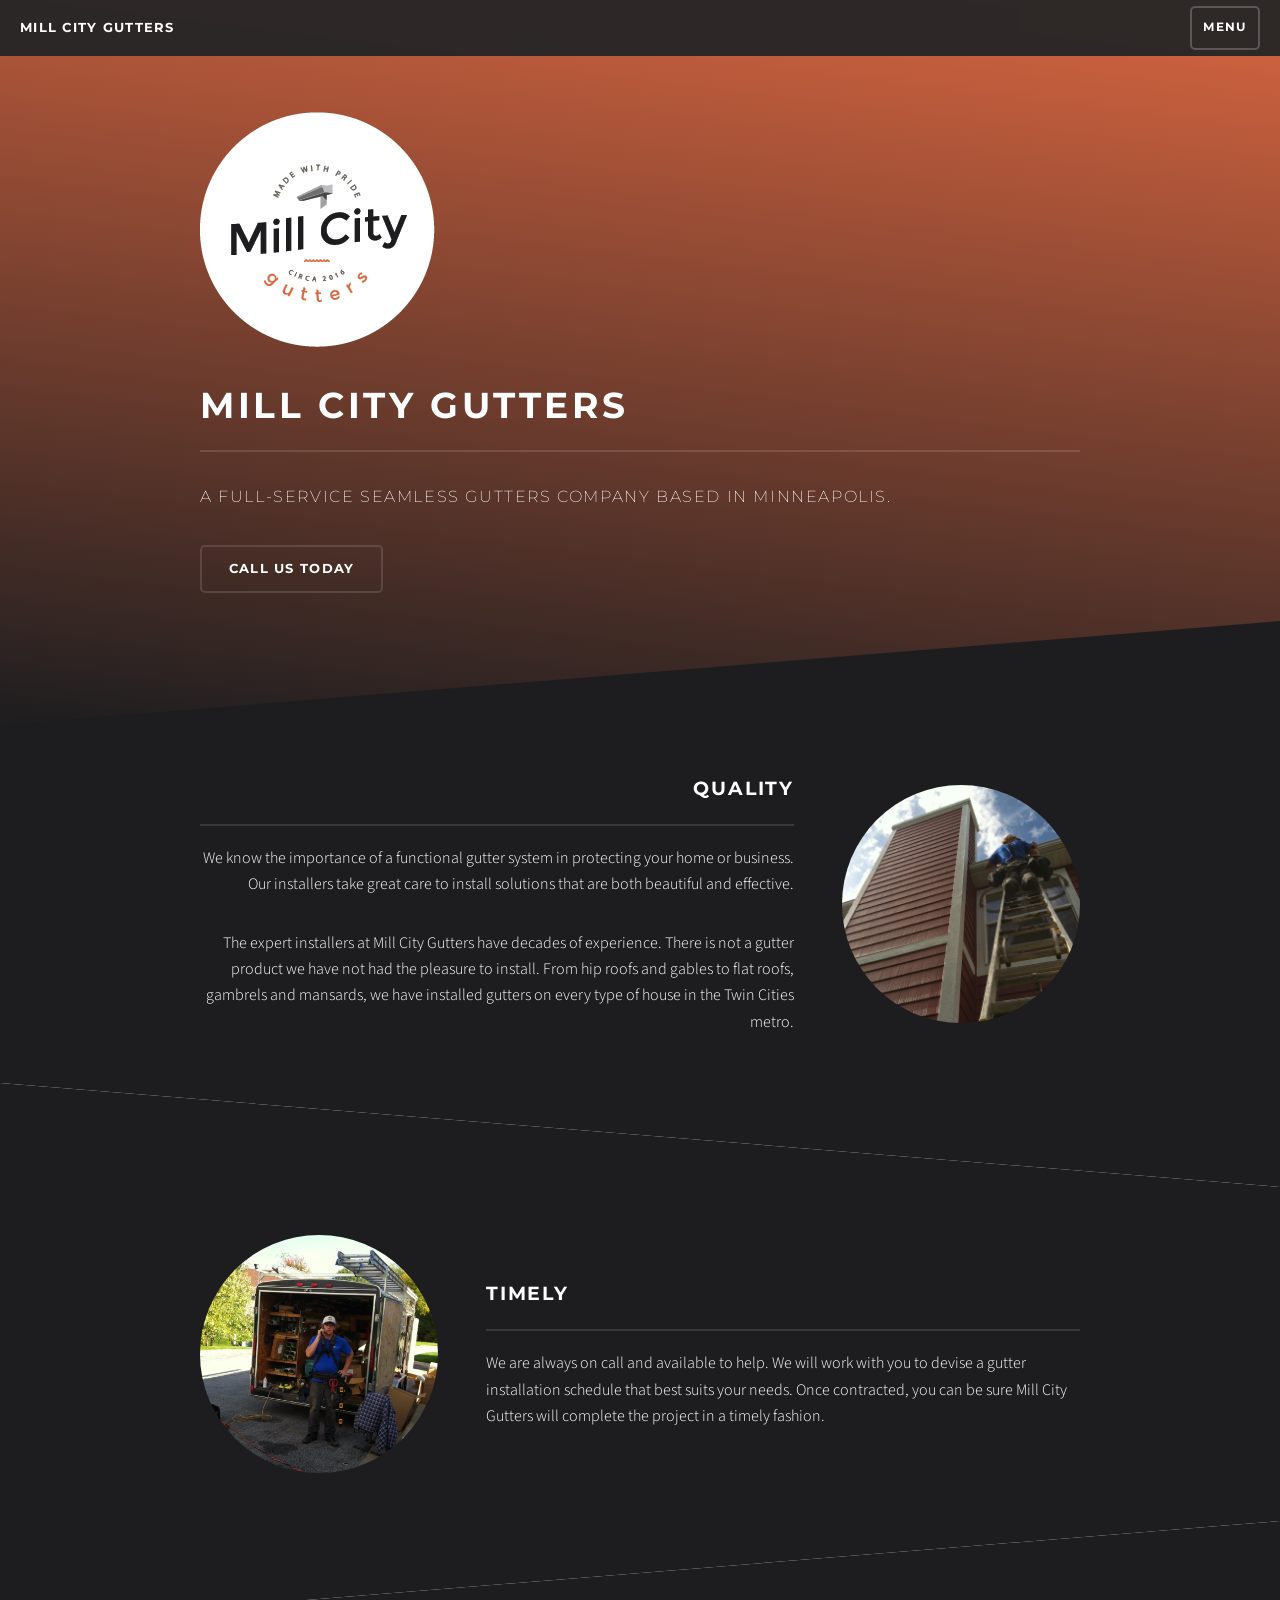
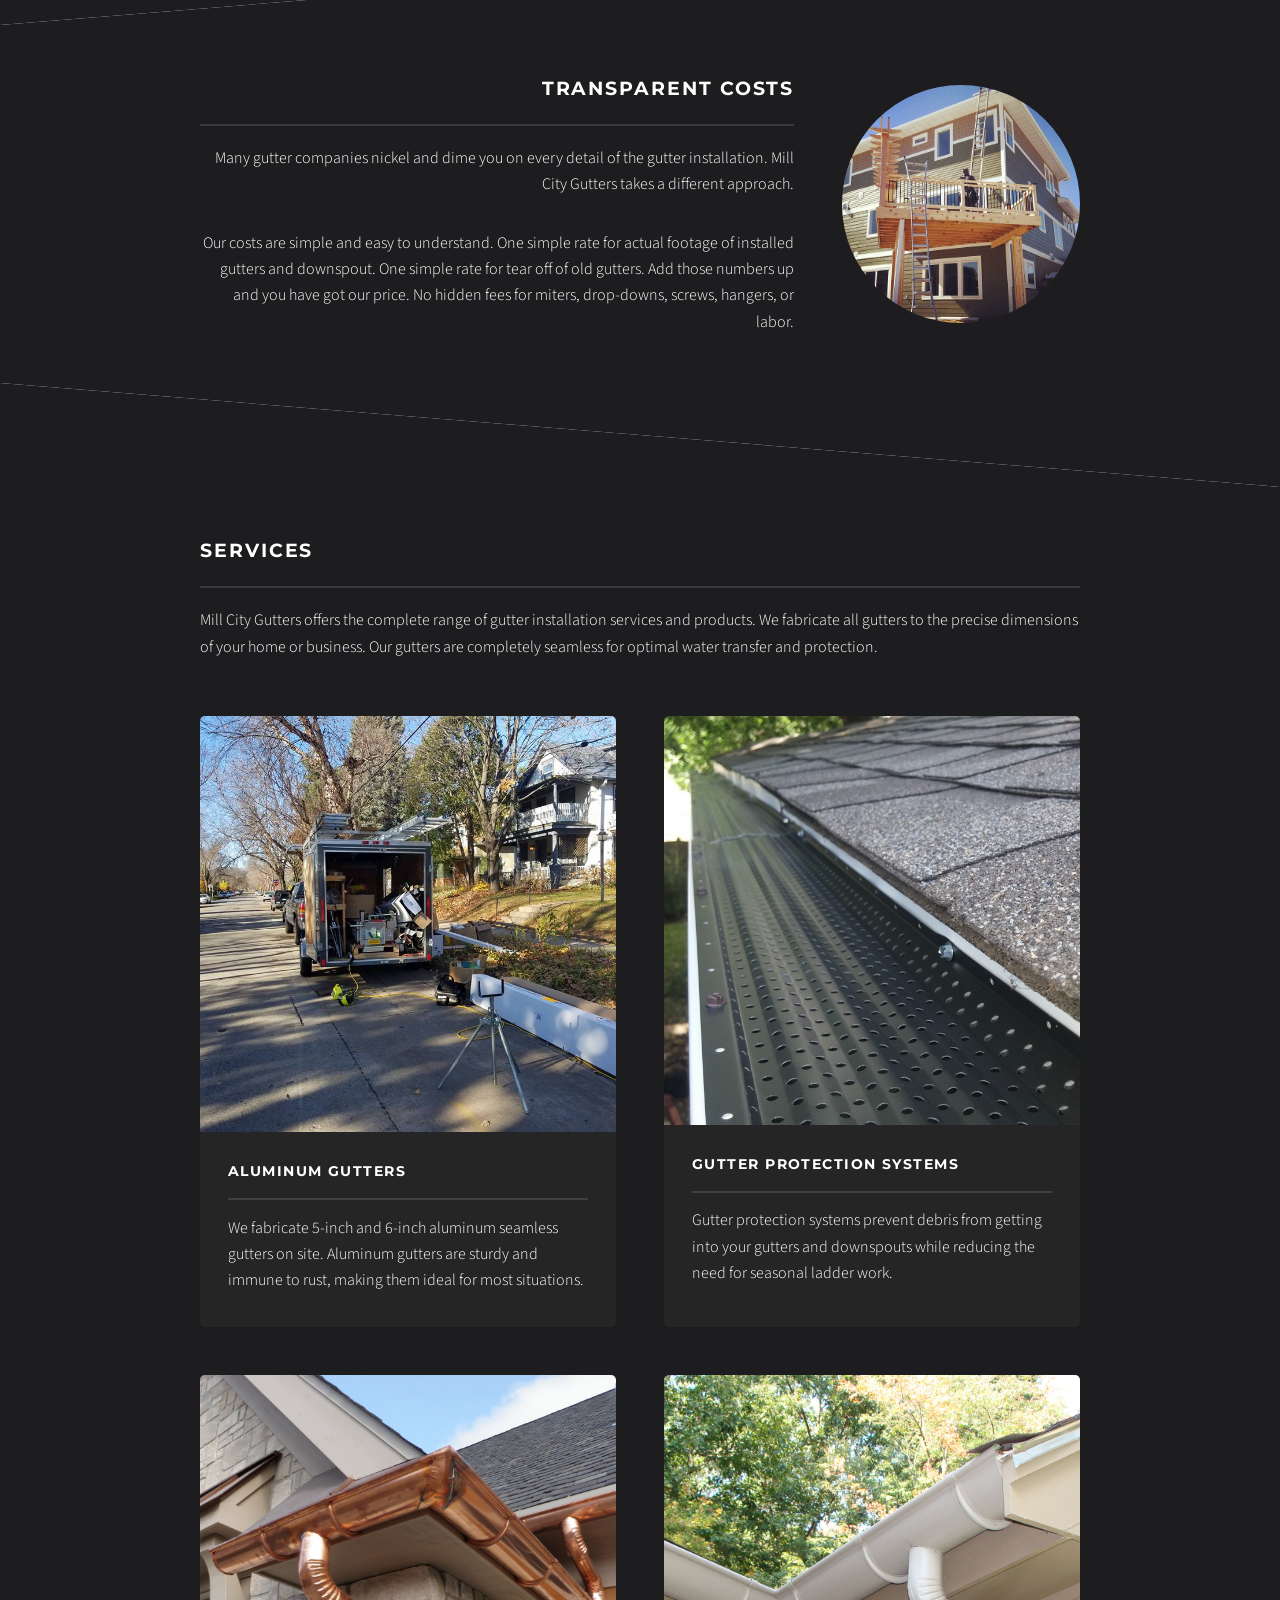
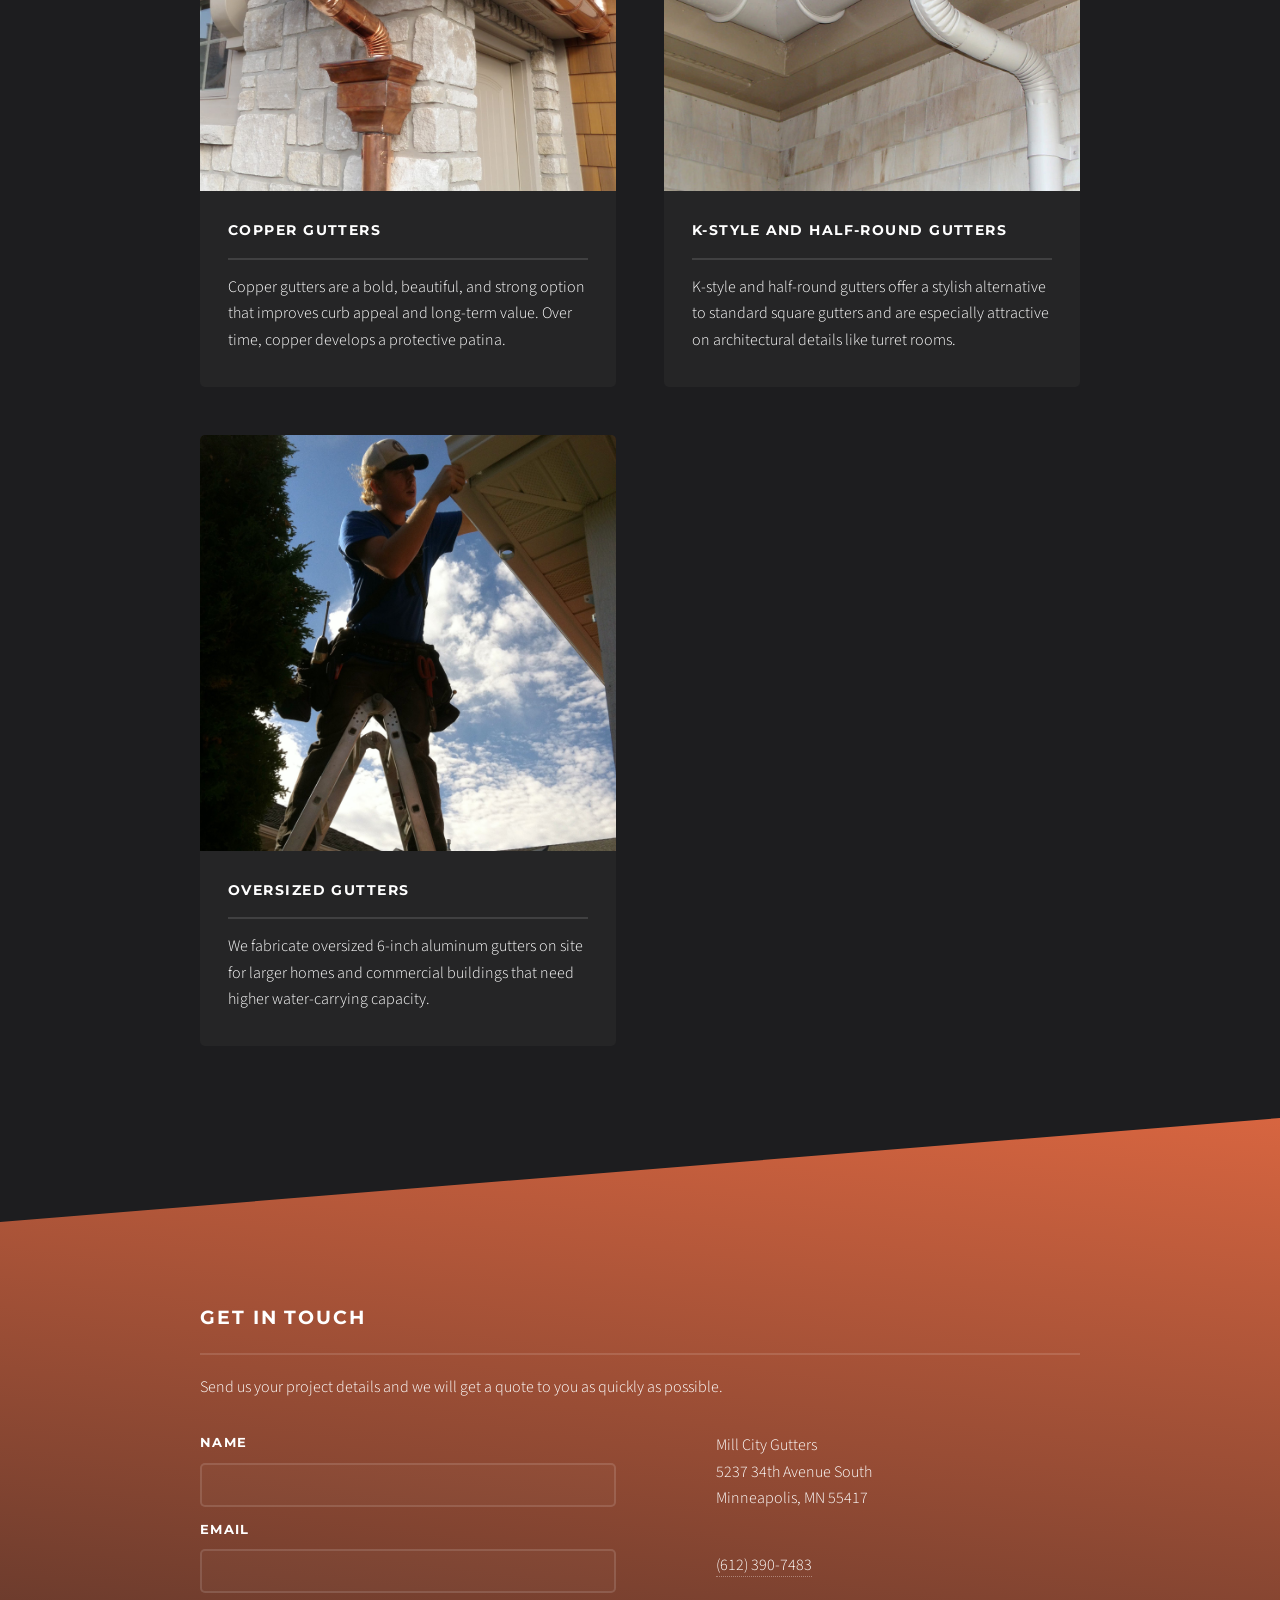
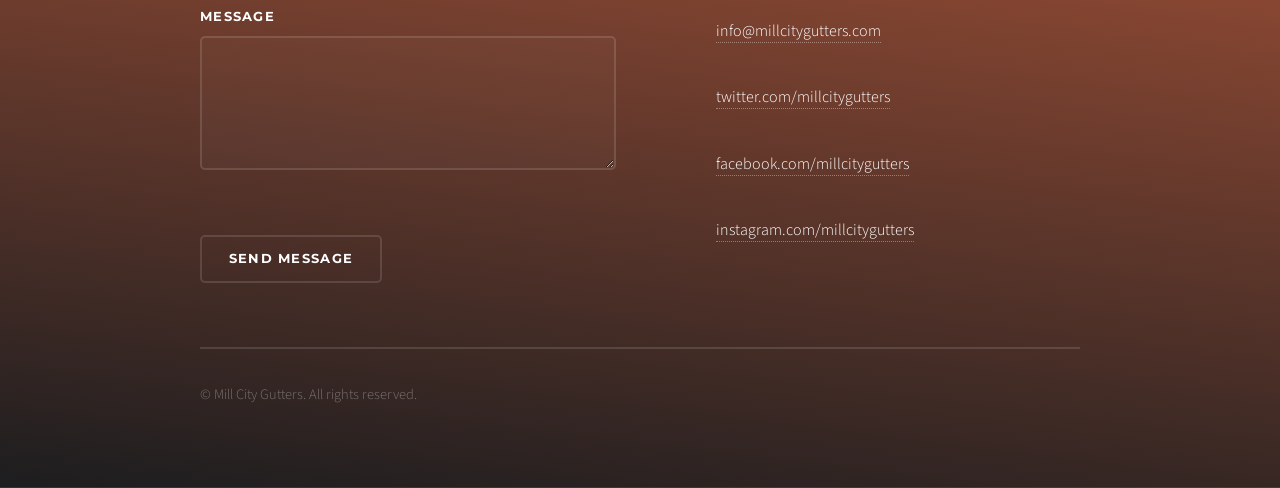
==== index.html @ 1802275e "Set up static site with working contact form on Pages Functions" ====
<!DOCTYPE html>
<html lang="en">
  <head>
    <title>Mill City Gutters | Seamless Gutters in Minneapolis</title>
    <meta charset="utf-8" />
    <meta name="viewport" content="width=device-width, initial-scale=1" />
    <meta name="google-site-verification" content="fxA0K9OPWytKDBMOpqpa9y5puFP5q3r0c87Qnss6yac" />
    <meta
      name="description"
      content="Mill City Gutters provides seamless gutter installation, gutter protection, and custom gutter solutions in Minneapolis and the Twin Cities."
    />
    <link rel="stylesheet" href="/css/main.css" />
    <link rel="stylesheet" href="/css/overrides.css" />
  </head>
  <body>
    <div id="page-wrapper">
      <header id="header">
        <h1><a href="/">Mill City Gutters</a></h1>
        <button id="menu-toggle" aria-expanded="false" aria-controls="menu" type="button">Menu</button>
      </header>

      <nav id="menu" aria-hidden="true">
        <div class="inner">
          <h2>Menu</h2>
          <ul class="links">
            <li><a href="#about">About Us</a></li>
            <li><a href="#services">Services</a></li>
            <li><a href="#footer">Contact</a></li>
          </ul>
          <button id="menu-close" class="close" type="button">Close</button>
        </div>
      </nav>

      <section id="banner">
        <div class="inner">
          <div class="logo"><img src="/img/logo@2x.png" alt="Mill City Gutters" /></div>
          <h2>Mill City Gutters</h2>
          <p>A full-service seamless gutters company based in Minneapolis.</p>
          <a href="tel:6123907483" class="button">Call Us Today</a>
        </div>
      </section>

      <section id="about">
        <section id="quality" class="wrapper spotlight">
          <div class="inner">
            <img class="image" src="/img/quality.jpg" alt="Quality Installation" />
            <div class="content">
              <h2 class="major">Quality</h2>
              <p>
                We know the importance of a functional gutter system in protecting your home or business. Our installers
                take great care to install solutions that are both beautiful and effective.
              </p>
              <p>
                The expert installers at Mill City Gutters have decades of experience. There is not a gutter product we
                have not had the pleasure to install. From hip roofs and gables to flat roofs, gambrels and mansards, we
                have installed gutters on every type of house in the Twin Cities metro.
              </p>
            </div>
          </div>
        </section>

        <section id="timely" class="wrapper spotlight alt">
          <div class="inner">
            <img class="image" src="/img/timely.jpg" alt="Timely Service" />
            <div class="content">
              <h2 class="major">Timely</h2>
              <p>
                We are always on call and available to help. We will work with you to devise a gutter installation schedule
                that best suits your needs. Once contracted, you can be sure Mill City Gutters will complete the project in
                a timely fashion.
              </p>
            </div>
          </div>
        </section>

        <section id="costs" class="wrapper spotlight">
          <div class="inner">
            <img class="image" src="/img/costs.jpg" alt="Transparent Costs" />
            <div class="content">
              <h2 class="major">Transparent Costs</h2>
              <p>
                Many gutter companies nickel and dime you on every detail of the gutter installation. Mill City Gutters
                takes a different approach.
              </p>
              <p>
                Our costs are simple and easy to understand. One simple rate for actual footage of installed gutters and
                downspout. One simple rate for tear off of old gutters. Add those numbers up and you have got our price. No
                hidden fees for miters, drop-downs, screws, hangers, or labor.
              </p>
            </div>
          </div>
        </section>

        <section id="services" class="wrapper alt">
          <div class="inner">
            <h2 class="major">Services</h2>
            <p>
              Mill City Gutters offers the complete range of gutter installation services and products. We fabricate all
              gutters to the precise dimensions of your home or business. Our gutters are completely seamless for optimal
              water transfer and protection.
            </p>
            <section class="features">
              <article>
                <img class="image" src="/img/aluminum.jpg" alt="Aluminum Gutters" />
                <h3 class="major">Aluminum Gutters</h3>
                <p>
                  We fabricate 5-inch and 6-inch aluminum seamless gutters on site. Aluminum gutters are sturdy and immune
                  to rust, making them ideal for most situations.
                </p>
              </article>
              <article>
                <img class="image" src="/img/leafprotection.jpg" alt="Gutter Protection" />
                <h3 class="major">Gutter Protection Systems</h3>
                <p>
                  Gutter protection systems prevent debris from getting into your gutters and downspouts while reducing the
                  need for seasonal ladder work.
                </p>
              </article>
              <article>
                <img class="image" src="/img/copper.jpg" alt="Copper Gutters" />
                <h3 class="major">Copper Gutters</h3>
                <p>
                  Copper gutters are a bold, beautiful, and strong option that improves curb appeal and long-term value.
                  Over time, copper develops a protective patina.
                </p>
              </article>
              <article>
                <img class="image" src="/img/halfround.jpg" alt="Half-Round Gutters" />
                <h3 class="major">K-Style and Half-Round Gutters</h3>
                <p>
                  K-style and half-round gutters offer a stylish alternative to standard square gutters and are especially
                  attractive on architectural details like turret rooms.
                </p>
              </article>
              <article>
                <img class="image" src="/img/oversized.jpg" alt="Oversized Gutters" />
                <h3 class="major">Oversized Gutters</h3>
                <p>
                  We fabricate oversized 6-inch aluminum gutters on site for larger homes and commercial buildings that need
                  higher water-carrying capacity.
                </p>
              </article>
            </section>
          </div>
        </section>
      </section>

      <section id="footer">
        <div class="inner">
          <h2 class="major">Get in Touch</h2>
          <p>
            Send us your project details and we will get a quote to you as quickly as possible.
          </p>
          <form id="emailForm" novalidate>
            <div class="field">
              <label for="name">Name</label>
              <input type="text" name="name" id="name" required />
            </div>
            <div class="field">
              <label for="email">Email</label>
              <input type="email" name="email" id="email" required />
            </div>
            <div class="field">
              <label for="message">Message</label>
              <textarea name="message" id="message" rows="4" required></textarea>
            </div>
            <p id="form-status" class="form-status" aria-live="polite"></p>
            <ul class="actions">
              <li><button type="submit" class="formButton">Send Message</button></li>
            </ul>
          </form>
          <ul class="contact">
            <li>
              Mill City Gutters<br />
              5237 34th Avenue South<br />
              Minneapolis, MN 55417
            </li>
            <li><a href="tel:6123907483">(612) 390-7483</a></li>
            <li><a href="mailto:info@millcitygutters.com">info@millcitygutters.com</a></li>
            <li><a href="https://www.twitter.com/millcitygutters">twitter.com/millcitygutters</a></li>
            <li><a href="https://www.facebook.com/millcitygutters">facebook.com/millcitygutters</a></li>
            <li><a href="https://www.instagram.com/millcitygutters">instagram.com/millcitygutters</a></li>
          </ul>
          <ul class="copyright">
            <li>&copy; Mill City Gutters. All rights reserved.</li>
          </ul>
        </div>
      </section>
    </div>

    <script src="/js/main.js"></script>
  </body>
</html>
---- css/main.css ----
@import url(font-awesome.css);
@import url("https://fonts.googleapis.com/css?family=Montserrat:400,700|Source+Sans+Pro:300,600,300italic,600italic");
/*
	Solid State by HTML5 UP
	html5up.net | @ajlkn
	Free for personal and commercial use under the CCA 3.0 license (html5up.net/license)
*/
/* Reset */
html, body, div, span, applet, object, iframe, h1, h2, h3, h4, h5, h6, p, blockquote, pre, a, abbr, acronym, address, big, cite, code, del, dfn, em, img, ins, kbd, q, s, samp, small, strike, strong, sub, sup, tt, var, b, u, i, center, dl, dt, dd, ol, ul, li, fieldset, form, label, legend, table, caption, tbody, tfoot, thead, tr, th, td, article, aside, canvas, details, embed, figure, figcaption, footer, header, hgroup, menu, nav, output, ruby, section, summary, time, mark, audio, video {
  margin: 0;
  padding: 0;
  border: 0;
  font-size: 100%;
  font: inherit;
  vertical-align: baseline; }

article, aside, details, figcaption, figure, footer, header, hgroup, menu, nav, section {
  display: block; }

body {
  line-height: 1; }

ol, ul {
  list-style: none; }

blockquote, q {
  quotes: none; }

blockquote:before, blockquote:after, q:before, q:after {
  content: '';
  content: none; }

table {
  border-collapse: collapse;
  border-spacing: 0; }

body {
  -webkit-text-size-adjust: none; }

/* Box Model */
*, *:before, *:after {
  box-sizing: border-box; }

/* Grid */
.row {
  border-bottom: solid 1px transparent;
  box-sizing: border-box; }

.row > * {
  float: left;
  box-sizing: border-box; }

.row:after, .row:before {
  content: '';
  display: block;
  clear: both;
  height: 0; }

.row.uniform > * > :first-child {
  margin-top: 0; }

.row.uniform > * > :last-child {
  margin-bottom: 0; }

.row.\30 \25 > * {
  padding: 0 0 0 0em; }

.row.\30 \25
{
  margin: 0 0 -1px 0em; }

.row.uniform.\30 \25 > * {
  padding: 0em 0 0 0em; }

.row.uniform.\30 \25
{
  margin: 0em 0 -1px 0em; }

.row > * {
  padding: 0 0 0 1.75em; }

.row {
  margin: 0 0 -1px -1.75em; }

.row.uniform > * {
  padding: 1.75em 0 0 1.75em; }

.row.uniform {
  margin: -1.75em 0 -1px -1.75em; }

.row.\32 00\25 > * {
  padding: 0 0 0 3.5em; }

.row.\32 00\25
{
  margin: 0 0 -1px -3.5em; }

.row.uniform.\32 00\25 > * {
  padding: 3.5em 0 0 3.5em; }

.row.uniform.\32 00\25
{
  margin: -3.5em 0 -1px -3.5em; }

.row.\31 50\25 > * {
  padding: 0 0 0 2.625em; }

.row.\31 50\25
{
  margin: 0 0 -1px -2.625em; }

.row.uniform.\31 50\25 > * {
  padding: 2.625em 0 0 2.625em; }

.row.uniform.\31 50\25
{
  margin: -2.625em 0 -1px -2.625em; }

.row.\35 0\25 > * {
  padding: 0 0 0 0.875em; }

.row.\35 0\25
{
  margin: 0 0 -1px -0.875em; }

.row.uniform.\35 0\25 > * {
  padding: 0.875em 0 0 0.875em; }

.row.uniform.\35 0\25
{
  margin: -0.875em 0 -1px -0.875em; }

.row.\32 5\25 > * {
  padding: 0 0 0 0.4375em; }

.row.\32 5\25
{
  margin: 0 0 -1px -0.4375em; }

.row.uniform.\32 5\25 > * {
  padding: 0.4375em 0 0 0.4375em; }

.row.uniform.\32 5\25
{
  margin: -0.4375em 0 -1px -0.4375em; }

.\31 2u, .\31 2u\24
{
  width: 100%;
  clear: none;
  margin-left: 0; }

.\31 1u, .\31 1u\24
{
  width: 91.6666666667%;
  clear: none;
  margin-left: 0; }

.\31 0u, .\31 0u\24
{
  width: 83.3333333333%;
  clear: none;
  margin-left: 0; }

.\39 u, .\39 u\24
{
  width: 75%;
  clear: none;
  margin-left: 0; }

.\38 u, .\38 u\24
{
  width: 66.6666666667%;
  clear: none;
  margin-left: 0; }

.\37 u, .\37 u\24
{
  width: 58.3333333333%;
  clear: none;
  margin-left: 0; }

.\36 u, .\36 u\24
{
  width: 50%;
  clear: none;
  margin-left: 0; }

.\35 u, .\35 u\24
{
  width: 41.6666666667%;
  clear: none;
  margin-left: 0; }

.\34 u, .\34 u\24
{
  width: 33.3333333333%;
  clear: none;
  margin-left: 0; }

.\33 u, .\33 u\24
{
  width: 25%;
  clear: none;
  margin-left: 0; }

.\32 u, .\32 u\24
{
  width: 16.6666666667%;
  clear: none;
  margin-left: 0; }

.\31 u, .\31 u\24
{
  width: 8.3333333333%;
  clear: none;
  margin-left: 0; }

.\31 2u\24 + *,
.\31 1u\24 + *,
.\31 0u\24 + *,
.\39 u\24 + *,
.\38 u\24 + *,
.\37 u\24 + *,
.\36 u\24 + *,
.\35 u\24 + *,
.\34 u\24 + *,
.\33 u\24 + *,
.\32 u\24 + *,
.\31 u\24 + * {
  clear: left; }

.\-11u {
  margin-left: 91.6666666667%; }

.\-10u {
  margin-left: 83.3333333333%; }

.\-9u {
  margin-left: 75%; }

.\-8u {
  margin-left: 66.6666666667%; }

.\-7u {
  margin-left: 58.3333333333%; }

.\-6u {
  margin-left: 50%; }

.\-5u {
  margin-left: 41.6666666667%; }

.\-4u {
  margin-left: 33.3333333333%; }

.\-3u {
  margin-left: 25%; }

.\-2u {
  margin-left: 16.6666666667%; }

.\-1u {
  margin-left: 8.3333333333%; }

@media screen and (max-width: 1680px) {
  .row > * {
    padding: 0 0 0 1.75em; }
  .row {
    margin: 0 0 -1px -1.75em; }
  .row.uniform > * {
    padding: 1.75em 0 0 1.75em; }
  .row.uniform {
    margin: -1.75em 0 -1px -1.75em; }
  .row.\32 00\25 > * {
    padding: 0 0 0 3.5em; }
  .row.\32 00\25
{
    margin: 0 0 -1px -3.5em; }
  .row.uniform.\32 00\25 > * {
    padding: 3.5em 0 0 3.5em; }
  .row.uniform.\32 00\25
{
    margin: -3.5em 0 -1px -3.5em; }
  .row.\31 50\25 > * {
    padding: 0 0 0 2.625em; }
  .row.\31 50\25
{
    margin: 0 0 -1px -2.625em; }
  .row.uniform.\31 50\25 > * {
    padding: 2.625em 0 0 2.625em; }
  .row.uniform.\31 50\25
{
    margin: -2.625em 0 -1px -2.625em; }
  .row.\35 0\25 > * {
    padding: 0 0 0 0.875em; }
  .row.\35 0\25
{
    margin: 0 0 -1px -0.875em; }
  .row.uniform.\35 0\25 > * {
    padding: 0.875em 0 0 0.875em; }
  .row.uniform.\35 0\25
{
    margin: -0.875em 0 -1px -0.875em; }
  .row.\32 5\25 > * {
    padding: 0 0 0 0.4375em; }
  .row.\32 5\25
{
    margin: 0 0 -1px -0.4375em; }
  .row.uniform.\32 5\25 > * {
    padding: 0.4375em 0 0 0.4375em; }
  .row.uniform.\32 5\25
{
    margin: -0.4375em 0 -1px -0.4375em; }
  .\31 2u\28xlarge\29, .\31 2u\24\28xlarge\29
{
    width: 100%;
    clear: none;
    margin-left: 0; }
  .\31 1u\28xlarge\29, .\31 1u\24\28xlarge\29
{
    width: 91.6666666667%;
    clear: none;
    margin-left: 0; }
  .\31 0u\28xlarge\29, .\31 0u\24\28xlarge\29
{
    width: 83.3333333333%;
    clear: none;
    margin-left: 0; }
  .\39 u\28xlarge\29, .\39 u\24\28xlarge\29
{
    width: 75%;
    clear: none;
    margin-left: 0; }
  .\38 u\28xlarge\29, .\38 u\24\28xlarge\29
{
    width: 66.6666666667%;
    clear: none;
    margin-left: 0; }
  .\37 u\28xlarge\29, .\37 u\24\28xlarge\29
{
    width: 58.3333333333%;
    clear: none;
    margin-left: 0; }
  .\36 u\28xlarge\29, .\36 u\24\28xlarge\29
{
    width: 50%;
    clear: none;
    margin-left: 0; }
  .\35 u\28xlarge\29, .\35 u\24\28xlarge\29
{
    width: 41.6666666667%;
    clear: none;
    margin-left: 0; }
  .\34 u\28xlarge\29, .\34 u\24\28xlarge\29
{
    width: 33.3333333333%;
    clear: none;
    margin-left: 0; }
  .\33 u\28xlarge\29, .\33 u\24\28xlarge\29
{
    width: 25%;
    clear: none;
    margin-left: 0; }
  .\32 u\28xlarge\29, .\32 u\24\28xlarge\29
{
    width: 16.6666666667%;
    clear: none;
    margin-left: 0; }
  .\31 u\28xlarge\29, .\31 u\24\28xlarge\29
{
    width: 8.3333333333%;
    clear: none;
    margin-left: 0; }
  .\31 2u\24\28xlarge\29 + *,
  .\31 1u\24\28xlarge\29 + *,
  .\31 0u\24\28xlarge\29 + *,
  .\39 u\24\28xlarge\29 + *,
  .\38 u\24\28xlarge\29 + *,
  .\37 u\24\28xlarge\29 + *,
  .\36 u\24\28xlarge\29 + *,
  .\35 u\24\28xlarge\29 + *,
  .\34 u\24\28xlarge\29 + *,
  .\33 u\24\28xlarge\29 + *,
  .\32 u\24\28xlarge\29 + *,
  .\31 u\24\28xlarge\29 + * {
    clear: left; }
  .\-11u\28xlarge\29
{
    margin-left: 91.6666666667%; }
  .\-10u\28xlarge\29
{
    margin-left: 83.3333333333%; }
  .\-9u\28xlarge\29
{
    margin-left: 75%; }
  .\-8u\28xlarge\29
{
    margin-left: 66.6666666667%; }
  .\-7u\28xlarge\29
{
    margin-left: 58.3333333333%; }
  .\-6u\28xlarge\29
{
    margin-left: 50%; }
  .\-5u\28xlarge\29
{
    margin-left: 41.6666666667%; }
  .\-4u\28xlarge\29
{
    margin-left: 33.3333333333%; }
  .\-3u\28xlarge\29
{
    margin-left: 25%; }
  .\-2u\28xlarge\29
{
    margin-left: 16.6666666667%; }
  .\-1u\28xlarge\29
{
    margin-left: 8.3333333333%; } }

@media screen and (max-width: 1280px) {
  .row > * {
    padding: 0 0 0 1.75em; }
  .row {
    margin: 0 0 -1px -1.75em; }
  .row.uniform > * {
    padding: 1.75em 0 0 1.75em; }
  .row.uniform {
    margin: -1.75em 0 -1px -1.75em; }
  .row.\32 00\25 > * {
    padding: 0 0 0 3.5em; }
  .row.\32 00\25
{
    margin: 0 0 -1px -3.5em; }
  .row.uniform.\32 00\25 > * {
    padding: 3.5em 0 0 3.5em; }
  .row.uniform.\32 00\25
{
    margin: -3.5em 0 -1px -3.5em; }
  .row.\31 50\25 > * {
    padding: 0 0 0 2.625em; }
  .row.\31 50\25
{
    margin: 0 0 -1px -2.625em; }
  .row.uniform.\31 50\25 > * {
    padding: 2.625em 0 0 2.625em; }
  .row.uniform.\31 50\25
{
    margin: -2.625em 0 -1px -2.625em; }
  .row.\35 0\25 > * {
    padding: 0 0 0 0.875em; }
  .row.\35 0\25
{
    margin: 0 0 -1px -0.875em; }
  .row.uniform.\35 0\25 > * {
    padding: 0.875em 0 0 0.875em; }
  .row.uniform.\35 0\25
{
    margin: -0.875em 0 -1px -0.875em; }
  .row.\32 5\25 > * {
    padding: 0 0 0 0.4375em; }
  .row.\32 5\25
{
    margin: 0 0 -1px -0.4375em; }
  .row.uniform.\32 5\25 > * {
    padding: 0.4375em 0 0 0.4375em; }
  .row.uniform.\32 5\25
{
    margin: -0.4375em 0 -1px -0.4375em; }
  .\31 2u\28large\29, .\31 2u\24\28large\29
{
    width: 100%;
    clear: none;
    margin-left: 0; }
  .\31 1u\28large\29, .\31 1u\24\28large\29
{
    width: 91.6666666667%;
    clear: none;
    margin-left: 0; }
  .\31 0u\28large\29, .\31 0u\24\28large\29
{
    width: 83.3333333333%;
    clear: none;
    margin-left: 0; }
  .\39 u\28large\29, .\39 u\24\28large\29
{
    width: 75%;
    clear: none;
    margin-left: 0; }
  .\38 u\28large\29, .\38 u\24\28large\29
{
    width: 66.6666666667%;
    clear: none;
    margin-left: 0; }
  .\37 u\28large\29, .\37 u\24\28large\29
{
    width: 58.3333333333%;
    clear: none;
    margin-left: 0; }
  .\36 u\28large\29, .\36 u\24\28large\29
{
    width: 50%;
    clear: none;
    margin-left: 0; }
  .\35 u\28large\29, .\35 u\24\28large\29
{
    width: 41.6666666667%;
    clear: none;
    margin-left: 0; }
  .\34 u\28large\29, .\34 u\24\28large\29
{
    width: 33.3333333333%;
    clear: none;
    margin-left: 0; }
  .\33 u\28large\29, .\33 u\24\28large\29
{
    width: 25%;
    clear: none;
    margin-left: 0; }
  .\32 u\28large\29, .\32 u\24\28large\29
{
    width: 16.6666666667%;
    clear: none;
    margin-left: 0; }
  .\31 u\28large\29, .\31 u\24\28large\29
{
    width: 8.3333333333%;
    clear: none;
    margin-left: 0; }
  .\31 2u\24\28large\29 + *,
  .\31 1u\24\28large\29 + *,
  .\31 0u\24\28large\29 + *,
  .\39 u\24\28large\29 + *,
  .\38 u\24\28large\29 + *,
  .\37 u\24\28large\29 + *,
  .\36 u\24\28large\29 + *,
  .\35 u\24\28large\29 + *,
  .\34 u\24\28large\29 + *,
  .\33 u\24\28large\29 + *,
  .\32 u\24\28large\29 + *,
  .\31 u\24\28large\29 + * {
    clear: left; }
  .\-11u\28large\29
{
    margin-left: 91.6666666667%; }
  .\-10u\28large\29
{
    margin-left: 83.3333333333%; }
  .\-9u\28large\29
{
    margin-left: 75%; }
  .\-8u\28large\29
{
    margin-left: 66.6666666667%; }
  .\-7u\28large\29
{
    margin-left: 58.3333333333%; }
  .\-6u\28large\29
{
    margin-left: 50%; }
  .\-5u\28large\29
{
    margin-left: 41.6666666667%; }
  .\-4u\28large\29
{
    margin-left: 33.3333333333%; }
  .\-3u\28large\29
{
    margin-left: 25%; }
  .\-2u\28large\29
{
    margin-left: 16.6666666667%; }
  .\-1u\28large\29
{
    margin-left: 8.3333333333%; } }

@media screen and (max-width: 980px) {
  .row > * {
    padding: 0 0 0 1.75em; }
  .row {
    margin: 0 0 -1px -1.75em; }
  .row.uniform > * {
    padding: 1.75em 0 0 1.75em; }
  .row.uniform {
    margin: -1.75em 0 -1px -1.75em; }
  .row.\32 00\25 > * {
    padding: 0 0 0 3.5em; }
  .row.\32 00\25
{
    margin: 0 0 -1px -3.5em; }
  .row.uniform.\32 00\25 > * {
    padding: 3.5em 0 0 3.5em; }
  .row.uniform.\32 00\25
{
    margin: -3.5em 0 -1px -3.5em; }
  .row.\31 50\25 > * {
    padding: 0 0 0 2.625em; }
  .row.\31 50\25
{
    margin: 0 0 -1px -2.625em; }
  .row.uniform.\31 50\25 > * {
    padding: 2.625em 0 0 2.625em; }
  .row.uniform.\31 50\25
{
    margin: -2.625em 0 -1px -2.625em; }
  .row.\35 0\25 > * {
    padding: 0 0 0 0.875em; }
  .row.\35 0\25
{
    margin: 0 0 -1px -0.875em; }
  .row.uniform.\35 0\25 > * {
    padding: 0.875em 0 0 0.875em; }
  .row.uniform.\35 0\25
{
    margin: -0.875em 0 -1px -0.875em; }
  .row.\32 5\25 > * {
    padding: 0 0 0 0.4375em; }
  .row.\32 5\25
{
    margin: 0 0 -1px -0.4375em; }
  .row.uniform.\32 5\25 > * {
    padding: 0.4375em 0 0 0.4375em; }
  .row.uniform.\32 5\25
{
    margin: -0.4375em 0 -1px -0.4375em; }
  .\31 2u\28medium\29, .\31 2u\24\28medium\29
{
    width: 100%;
    clear: none;
    margin-left: 0; }
  .\31 1u\28medium\29, .\31 1u\24\28medium\29
{
    width: 91.6666666667%;
    clear: none;
    margin-left: 0; }
  .\31 0u\28medium\29, .\31 0u\24\28medium\29
{
    width: 83.3333333333%;
    clear: none;
    margin-left: 0; }
  .\39 u\28medium\29, .\39 u\24\28medium\29
{
    width: 75%;
    clear: none;
    margin-left: 0; }
  .\38 u\28medium\29, .\38 u\24\28medium\29
{
    width: 66.6666666667%;
    clear: none;
    margin-left: 0; }
  .\37 u\28medium\29, .\37 u\24\28medium\29
{
    width: 58.3333333333%;
    clear: none;
    margin-left: 0; }
  .\36 u\28medium\29, .\36 u\24\28medium\29
{
    width: 50%;
    clear: none;
    margin-left: 0; }
  .\35 u\28medium\29, .\35 u\24\28medium\29
{
    width: 41.6666666667%;
    clear: none;
    margin-left: 0; }
  .\34 u\28medium\29, .\34 u\24\28medium\29
{
    width: 33.3333333333%;
    clear: none;
    margin-left: 0; }
  .\33 u\28medium\29, .\33 u\24\28medium\29
{
    width: 25%;
    clear: none;
    margin-left: 0; }
  .\32 u\28medium\29, .\32 u\24\28medium\29
{
    width: 16.6666666667%;
    clear: none;
    margin-left: 0; }
  .\31 u\28medium\29, .\31 u\24\28medium\29
{
    width: 8.3333333333%;
    clear: none;
    margin-left: 0; }
  .\31 2u\24\28medium\29 + *,
  .\31 1u\24\28medium\29 + *,
  .\31 0u\24\28medium\29 + *,
  .\39 u\24\28medium\29 + *,
  .\38 u\24\28medium\29 + *,
  .\37 u\24\28medium\29 + *,
  .\36 u\24\28medium\29 + *,
  .\35 u\24\28medium\29 + *,
  .\34 u\24\28medium\29 + *,
  .\33 u\24\28medium\29 + *,
  .\32 u\24\28medium\29 + *,
  .\31 u\24\28medium\29 + * {
    clear: left; }
  .\-11u\28medium\29
{
    margin-left: 91.6666666667%; }
  .\-10u\28medium\29
{
    margin-left: 83.3333333333%; }
  .\-9u\28medium\29
{
    margin-left: 75%; }
  .\-8u\28medium\29
{
    margin-left: 66.6666666667%; }
  .\-7u\28medium\29
{
    margin-left: 58.3333333333%; }
  .\-6u\28medium\29
{
    margin-left: 50%; }
  .\-5u\28medium\29
{
    margin-left: 41.6666666667%; }
  .\-4u\28medium\29
{
    margin-left: 33.3333333333%; }
  .\-3u\28medium\29
{
    margin-left: 25%; }
  .\-2u\28medium\29
{
    margin-left: 16.6666666667%; }
  .\-1u\28medium\29
{
    margin-left: 8.3333333333%; } }

@media screen and (max-width: 736px) {
  .row > * {
    padding: 0 0 0 1.25em; }
  .row {
    margin: 0 0 -1px -1.25em; }
  .row.uniform > * {
    padding: 1.25em 0 0 1.25em; }
  .row.uniform {
    margin: -1.25em 0 -1px -1.25em; }
  .row.\32 00\25 > * {
    padding: 0 0 0 2.5em; }
  .row.\32 00\25
{
    margin: 0 0 -1px -2.5em; }
  .row.uniform.\32 00\25 > * {
    padding: 2.5em 0 0 2.5em; }
  .row.uniform.\32 00\25
{
    margin: -2.5em 0 -1px -2.5em; }
  .row.\31 50\25 > * {
    padding: 0 0 0 1.875em; }
  .row.\31 50\25
{
    margin: 0 0 -1px -1.875em; }
  .row.uniform.\31 50\25 > * {
    padding: 1.875em 0 0 1.875em; }
  .row.uniform.\31 50\25
{
    margin: -1.875em 0 -1px -1.875em; }
  .row.\35 0\25 > * {
    padding: 0 0 0 0.625em; }
  .row.\35 0\25
{
    margin: 0 0 -1px -0.625em; }
  .row.uniform.\35 0\25 > * {
    padding: 0.625em 0 0 0.625em; }
  .row.uniform.\35 0\25
{
    margin: -0.625em 0 -1px -0.625em; }
  .row.\32 5\25 > * {
    padding: 0 0 0 0.3125em; }
  .row.\32 5\25
{
    margin: 0 0 -1px -0.3125em; }
  .row.uniform.\32 5\25 > * {
    padding: 0.3125em 0 0 0.3125em; }
  .row.uniform.\32 5\25
{
    margin: -0.3125em 0 -1px -0.3125em; }
  .\31 2u\28small\29, .\31 2u\24\28small\29
{
    width: 100%;
    clear: none;
    margin-left: 0; }
  .\31 1u\28small\29, .\31 1u\24\28small\29
{
    width: 91.6666666667%;
    clear: none;
    margin-left: 0; }
  .\31 0u\28small\29, .\31 0u\24\28small\29
{
    width: 83.3333333333%;
    clear: none;
    margin-left: 0; }
  .\39 u\28small\29, .\39 u\24\28small\29
{
    width: 75%;
    clear: none;
    margin-left: 0; }
  .\38 u\28small\29, .\38 u\24\28small\29
{
    width: 66.6666666667%;
    clear: none;
    margin-left: 0; }
  .\37 u\28small\29, .\37 u\24\28small\29
{
    width: 58.3333333333%;
    clear: none;
    margin-left: 0; }
  .\36 u\28small\29, .\36 u\24\28small\29
{
    width: 50%;
    clear: none;
    margin-left: 0; }
  .\35 u\28small\29, .\35 u\24\28small\29
{
    width: 41.6666666667%;
    clear: none;
    margin-left: 0; }
  .\34 u\28small\29, .\34 u\24\28small\29
{
    width: 33.3333333333%;
    clear: none;
    margin-left: 0; }
  .\33 u\28small\29, .\33 u\24\28small\29
{
    width: 25%;
    clear: none;
    margin-left: 0; }
  .\32 u\28small\29, .\32 u\24\28small\29
{
    width: 16.6666666667%;
    clear: none;
    margin-left: 0; }
  .\31 u\28small\29, .\31 u\24\28small\29
{
    width: 8.3333333333%;
    clear: none;
    margin-left: 0; }
  .\31 2u\24\28small\29 + *,
  .\31 1u\24\28small\29 + *,
  .\31 0u\24\28small\29 + *,
  .\39 u\24\28small\29 + *,
  .\38 u\24\28small\29 + *,
  .\37 u\24\28small\29 + *,
  .\36 u\24\28small\29 + *,
  .\35 u\24\28small\29 + *,
  .\34 u\24\28small\29 + *,
  .\33 u\24\28small\29 + *,
  .\32 u\24\28small\29 + *,
  .\31 u\24\28small\29 + * {
    clear: left; }
  .\-11u\28small\29
{
    margin-left: 91.6666666667%; }
  .\-10u\28small\29
{
    margin-left: 83.3333333333%; }
  .\-9u\28small\29
{
    margin-left: 75%; }
  .\-8u\28small\29
{
    margin-left: 66.6666666667%; }
  .\-7u\28small\29
{
    margin-left: 58.3333333333%; }
  .\-6u\28small\29
{
    margin-left: 50%; }
  .\-5u\28small\29
{
    margin-left: 41.6666666667%; }
  .\-4u\28small\29
{
    margin-left: 33.3333333333%; }
  .\-3u\28small\29
{
    margin-left: 25%; }
  .\-2u\28small\29
{
    margin-left: 16.6666666667%; }
  .\-1u\28small\29
{
    margin-left: 8.3333333333%; } }

@media screen and (max-width: 640px) {
  .row > * {
    padding: 0 0 0 1.25em; }
  .row {
    margin: 0 0 -1px -1.25em; }
  .row.uniform > * {
    padding: 1.25em 0 0 1.25em; }
  .row.uniform {
    margin: -1.25em 0 -1px -1.25em; }
  .row.\32 00\25 > * {
    padding: 0 0 0 2.5em; }
  .row.\32 00\25
{
    margin: 0 0 -1px -2.5em; }
  .row.uniform.\32 00\25 > * {
    padding: 2.5em 0 0 2.5em; }
  .row.uniform.\32 00\25
{
    margin: -2.5em 0 -1px -2.5em; }
  .row.\31 50\25 > * {
    padding: 0 0 0 1.875em; }
  .row.\31 50\25
{
    margin: 0 0 -1px -1.875em; }
  .row.uniform.\31 50\25 > * {
    padding: 1.875em 0 0 1.875em; }
  .row.uniform.\31 50\25
{
    margin: -1.875em 0 -1px -1.875em; }
  .row.\35 0\25 > * {
    padding: 0 0 0 0.625em; }
  .row.\35 0\25
{
    margin: 0 0 -1px -0.625em; }
  .row.uniform.\35 0\25 > * {
    padding: 0.625em 0 0 0.625em; }
  .row.uniform.\35 0\25
{
    margin: -0.625em 0 -1px -0.625em; }
  .row.\32 5\25 > * {
    padding: 0 0 0 0.3125em; }
  .row.\32 5\25
{
    margin: 0 0 -1px -0.3125em; }
  .row.uniform.\32 5\25 > * {
    padding: 0.3125em 0 0 0.3125em; }
  .row.uniform.\32 5\25
{
    margin: -0.3125em 0 -1px -0.3125em; }
  .\31 2u\28xsmall\29, .\31 2u\24\28xsmall\29
{
    width: 100%;
    clear: none;
    margin-left: 0; }
  .\31 1u\28xsmall\29, .\31 1u\24\28xsmall\29
{
    width: 91.6666666667%;
    clear: none;
    margin-left: 0; }
  .\31 0u\28xsmall\29, .\31 0u\24\28xsmall\29
{
    width: 83.3333333333%;
    clear: none;
    margin-left: 0; }
  .\39 u\28xsmall\29, .\39 u\24\28xsmall\29
{
    width: 75%;
    clear: none;
    margin-left: 0; }
  .\38 u\28xsmall\29, .\38 u\24\28xsmall\29
{
    width: 66.6666666667%;
    clear: none;
    margin-left: 0; }
  .\37 u\28xsmall\29, .\37 u\24\28xsmall\29
{
    width: 58.3333333333%;
    clear: none;
    margin-left: 0; }
  .\36 u\28xsmall\29, .\36 u\24\28xsmall\29
{
    width: 50%;
    clear: none;
    margin-left: 0; }
  .\35 u\28xsmall\29, .\35 u\24\28xsmall\29
{
    width: 41.6666666667%;
    clear: none;
    margin-left: 0; }
  .\34 u\28xsmall\29, .\34 u\24\28xsmall\29
{
    width: 33.3333333333%;
    clear: none;
    margin-left: 0; }
  .\33 u\28xsmall\29, .\33 u\24\28xsmall\29
{
    width: 25%;
    clear: none;
    margin-left: 0; }
  .\32 u\28xsmall\29, .\32 u\24\28xsmall\29
{
    width: 16.6666666667%;
    clear: none;
    margin-left: 0; }
  .\31 u\28xsmall\29, .\31 u\24\28xsmall\29
{
    width: 8.3333333333%;
    clear: none;
    margin-left: 0; }
  .\31 2u\24\28xsmall\29 + *,
  .\31 1u\24\28xsmall\29 + *,
  .\31 0u\24\28xsmall\29 + *,
  .\39 u\24\28xsmall\29 + *,
  .\38 u\24\28xsmall\29 + *,
  .\37 u\24\28xsmall\29 + *,
  .\36 u\24\28xsmall\29 + *,
  .\35 u\24\28xsmall\29 + *,
  .\34 u\24\28xsmall\29 + *,
  .\33 u\24\28xsmall\29 + *,
  .\32 u\24\28xsmall\29 + *,
  .\31 u\24\28xsmall\29 + * {
    clear: left; }
  .\-11u\28xsmall\29
{
    margin-left: 91.6666666667%; }
  .\-10u\28xsmall\29
{
    margin-left: 83.3333333333%; }
  .\-9u\28xsmall\29
{
    margin-left: 75%; }
  .\-8u\28xsmall\29
{
    margin-left: 66.6666666667%; }
  .\-7u\28xsmall\29
{
    margin-left: 58.3333333333%; }
  .\-6u\28xsmall\29
{
    margin-left: 50%; }
  .\-5u\28xsmall\29
{
    margin-left: 41.6666666667%; }
  .\-4u\28xsmall\29
{
    margin-left: 33.3333333333%; }
  .\-3u\28xsmall\29
{
    margin-left: 25%; }
  .\-2u\28xsmall\29
{
    margin-left: 16.6666666667%; }
  .\-1u\28xsmall\29
{
    margin-left: 8.3333333333%; } }

@media screen and (max-width: 360px) {
  .row > * {
    padding: 0 0 0 1.25em; }
  .row {
    margin: 0 0 -1px -1.25em; }
  .row.uniform > * {
    padding: 1.25em 0 0 1.25em; }
  .row.uniform {
    margin: -1.25em 0 -1px -1.25em; }
  .row.\32 00\25 > * {
    padding: 0 0 0 2.5em; }
  .row.\32 00\25
{
    margin: 0 0 -1px -2.5em; }
  .row.uniform.\32 00\25 > * {
    padding: 2.5em 0 0 2.5em; }
  .row.uniform.\32 00\25
{
    margin: -2.5em 0 -1px -2.5em; }
  .row.\31 50\25 > * {
    padding: 0 0 0 1.875em; }
  .row.\31 50\25
{
    margin: 0 0 -1px -1.875em; }
  .row.uniform.\31 50\25 > * {
    padding: 1.875em 0 0 1.875em; }
  .row.uniform.\31 50\25
{
    margin: -1.875em 0 -1px -1.875em; }
  .row.\35 0\25 > * {
    padding: 0 0 0 0.625em; }
  .row.\35 0\25
{
    margin: 0 0 -1px -0.625em; }
  .row.uniform.\35 0\25 > * {
    padding: 0.625em 0 0 0.625em; }
  .row.uniform.\35 0\25
{
    margin: -0.625em 0 -1px -0.625em; }
  .row.\32 5\25 > * {
    padding: 0 0 0 0.3125em; }
  .row.\32 5\25
{
    margin: 0 0 -1px -0.3125em; }
  .row.uniform.\32 5\25 > * {
    padding: 0.3125em 0 0 0.3125em; }
  .row.uniform.\32 5\25
{
    margin: -0.3125em 0 -1px -0.3125em; }
  .\31 2u\28xxsmall\29, .\31 2u\24\28xxsmall\29
{
    width: 100%;
    clear: none;
    margin-left: 0; }
  .\31 1u\28xxsmall\29, .\31 1u\24\28xxsmall\29
{
    width: 91.6666666667%;
    clear: none;
    margin-left: 0; }
  .\31 0u\28xxsmall\29, .\31 0u\24\28xxsmall\29
{
    width: 83.3333333333%;
    clear: none;
    margin-left: 0; }
  .\39 u\28xxsmall\29, .\39 u\24\28xxsmall\29
{
    width: 75%;
    clear: none;
    margin-left: 0; }
  .\38 u\28xxsmall\29, .\38 u\24\28xxsmall\29
{
    width: 66.6666666667%;
    clear: none;
    margin-left: 0; }
  .\37 u\28xxsmall\29, .\37 u\24\28xxsmall\29
{
    width: 58.3333333333%;
    clear: none;
    margin-left: 0; }
  .\36 u\28xxsmall\29, .\36 u\24\28xxsmall\29
{
    width: 50%;
    clear: none;
    margin-left: 0; }
  .\35 u\28xxsmall\29, .\35 u\24\28xxsmall\29
{
    width: 41.6666666667%;
    clear: none;
    margin-left: 0; }
  .\34 u\28xxsmall\29, .\34 u\24\28xxsmall\29
{
    width: 33.3333333333%;
    clear: none;
    margin-left: 0; }
  .\33 u\28xxsmall\29, .\33 u\24\28xxsmall\29
{
    width: 25%;
    clear: none;
    margin-left: 0; }
  .\32 u\28xxsmall\29, .\32 u\24\28xxsmall\29
{
    width: 16.6666666667%;
    clear: none;
    margin-left: 0; }
  .\31 u\28xxsmall\29, .\31 u\24\28xxsmall\29
{
    width: 8.3333333333%;
    clear: none;
    margin-left: 0; }
  .\31 2u\24\28xxsmall\29 + *,
  .\31 1u\24\28xxsmall\29 + *,
  .\31 0u\24\28xxsmall\29 + *,
  .\39 u\24\28xxsmall\29 + *,
  .\38 u\24\28xxsmall\29 + *,
  .\37 u\24\28xxsmall\29 + *,
  .\36 u\24\28xxsmall\29 + *,
  .\35 u\24\28xxsmall\29 + *,
  .\34 u\24\28xxsmall\29 + *,
  .\33 u\24\28xxsmall\29 + *,
  .\32 u\24\28xxsmall\29 + *,
  .\31 u\24\28xxsmall\29 + * {
    clear: left; }
  .\-11u\28xxsmall\29
{
    margin-left: 91.6666666667%; }
  .\-10u\28xxsmall\29
{
    margin-left: 83.3333333333%; }
  .\-9u\28xxsmall\29
{
    margin-left: 75%; }
  .\-8u\28xxsmall\29
{
    margin-left: 66.6666666667%; }
  .\-7u\28xxsmall\29
{
    margin-left: 58.3333333333%; }
  .\-6u\28xxsmall\29
{
    margin-left: 50%; }
  .\-5u\28xxsmall\29
{
    margin-left: 41.6666666667%; }
  .\-4u\28xxsmall\29
{
    margin-left: 33.3333333333%; }
  .\-3u\28xxsmall\29
{
    margin-left: 25%; }
  .\-2u\28xxsmall\29
{
    margin-left: 16.6666666667%; }
  .\-1u\28xxsmall\29
{
    margin-left: 8.3333333333%; } }

/* Basic */
@-ms-viewport {
  width: device-width; }

body {
  -ms-overflow-style: scrollbar; }

@media screen and (max-width: 640px) {
  html, body {
    min-width: 320px; } }

body {
  background-color: #1d1d1f;
  background: linear-gradient(83deg, #1d1d1f, #d76540);
  background: -webkit-linear-gradient(83deg, #1d1d1f, #d76540);
  background-size: auto,
 cover;
  background-attachment: fixed,
 fixed;
  background-position: center,
 center; }
  body.is-loading *, body.is-loading *:before, body.is-loading *:after {
    animation: none !important;
    transition: none !important; }

/* Type */
body, input, select, textarea {
  color: #ffffff;
  font-family: "Source Sans Pro", Helvetica, sans-serif;
  font-size: 16.5pt;
  font-weight: 300;
  line-height: 1.65; }
  @media screen and (max-width: 1680px) {
    body, input, select, textarea {
      font-size: 13pt; } }
  @media screen and (max-width: 1280px) {
    body, input, select, textarea {
      font-size: 12pt; } }
  @media screen and (max-width: 980px) {
    body, input, select, textarea {
      font-size: 12pt; } }
  @media screen and (max-width: 736px) {
    body, input, select, textarea {
      font-size: 12pt; } }
  @media screen and (max-width: 640px) {
    body, input, select, textarea {
      font-size: 12pt; } }

a {
  transition: color 0.2s ease-in-out, border-bottom-color 0.2s ease-in-out;
  border-bottom: dotted 1px rgba(255, 255, 255, 0.35);
  color: #ffffff;
  text-decoration: none; }
  a:hover {
    border-bottom-color: transparent;
    color: #ffffff !important; }
  a.special:not(.button) {
    text-decoration: none;
    border-bottom: 0;
    display: block;
    font-family: Montserrat, Helvetica, sans-serif;
    font-size: 0.8em;
    font-weight: 700;
    letter-spacing: 0.1em;
    margin: 0 0 2em 0;
    text-transform: uppercase; }
    a.special:not(.button):before {
      -moz-osx-font-smoothing: grayscale;
      -webkit-font-smoothing: antialiased;
      font-family: FontAwesome;
      font-style: normal;
      font-weight: normal;
      text-transform: none !important; }
    a.special:not(.button):before {
      transition: background-color 0.2s ease-in-out;
      border-radius: 100%;
      border: solid 2px rgba(255, 255, 255, 0.125);
      content: '\f105';
      display: inline-block;
      font-size: 1.25em;
      height: 2em;
      line-height: 1.65em;
      margin-right: 0.85em;
      text-align: center;
      text-indent: 0.15em;
      vertical-align: middle;
      width: 2em; }
    a.special:not(.button):hover:before {
      background-color: rgba(255, 255, 255, 0.025); }
    a.special:not(.button):active:before {
      background-color: rgba(255, 255, 255, 0.075); }

strong, b {
  color: #ffffff;
  font-weight: 600; }

em, i {
  font-style: italic; }

p {
  margin: 0 0 2em 0; }

h1, h2, h3, h4, h5, h6 {
  color: #ffffff;
  font-family: Montserrat, Helvetica, sans-serif;
  font-weight: 700;
  letter-spacing: 0.1em;
  margin: 0 0 1em 0;
  text-transform: uppercase; }
  h1 a, h2 a, h3 a, h4 a, h5 a, h6 a {
    color: inherit;
    text-decoration: none; }
  h1 span, h2 span, h3 span, h4 span, h5 span, h6 span {
    font-weight: 200; }
  h1.major, h2.major, h3.major, h4.major, h5.major, h6.major {
    padding-bottom: 1em;
    border-bottom: solid 2px rgba(255, 255, 255, 0.125); }

h2 {
  font-size: 1.2em; }

h3 {
  font-size: 0.9em; }

h4 {
  font-size: 0.7em; }

h5 {
  font-size: 0.7em; }

h6 {
  font-size: 0.7em; }

@media screen and (max-width: 736px) {
  h2 {
    font-size: 1em; }
  h3 {
    font-size: 0.8em; } }

sub {
  font-size: 0.8em;
  position: relative;
  top: 0.5em; }

sup {
  font-size: 0.8em;
  position: relative;
  top: -0.5em; }

blockquote {
  border-left: solid 4px rgba(255, 255, 255, 0.125);
  font-style: italic;
  margin: 0 0 2em 0;
  padding: 0.5em 0 0.5em 2em; }

code {
  background: rgba(255, 255, 255, 0.025);
  border-radius: 5px;
  border: solid 2px rgba(255, 255, 255, 0.125);
  font-family: "Courier New", monospace;
  font-size: 0.9em;
  margin: 0 0.25em;
  padding: 0.25em 0.65em; }

pre {
  -webkit-overflow-scrolling: touch;
  font-family: "Courier New", monospace;
  font-size: 0.9em;
  margin: 0 0 2em 0; }
  pre code {
    display: block;
    line-height: 1.75em;
    padding: 1em 1.5em;
    overflow-x: auto; }

hr {
  border: 0;
  border-bottom: solid 2px rgba(255, 255, 255, 0.125);
  margin: 2.5em 0; }
  hr.major {
    margin: 4em 0; }

.align-left {
  text-align: left; }

.align-center {
  text-align: center; }

.align-right {
  text-align: right; }

/* Section/Article */
section.special, article.special {
  text-align: center; }

/* Form */
form {
  margin: 0 0 2em 0; }
  form .field {
    margin: 0 0 2em 0; }
    form .field label {
      margin-top: -1.5em; }
    form .field:first-child label {
      margin-top: 0; }
  form > :last-child {
    margin-bottom: 0; }

label {
  color: #ffffff;
  display: block;
  font-family: Montserrat, Helvetica, sans-serif;
  font-size: 0.8em;
  font-weight: 700;
  letter-spacing: 0.1em;
  margin: 0 0 0.7em 0;
  text-transform: uppercase; }

input[type="text"],
input[type="password"],
input[type="email"],
input[type="tel"],
select,
textarea {
  -moz-appearance: none;
  -webkit-appearance: none;
  -ms-appearance: none;
  appearance: none;
  background: rgba(255, 255, 255, 0.025);
  border-radius: 5px;
  border: none;
  border: solid 2px rgba(255, 255, 255, 0.125);
  color: inherit;
  display: block;
  outline: 0;
  padding: 0 1em;
  text-decoration: none;
  width: 100%; }
  input[type="text"]:invalid,
  input[type="password"]:invalid,
  input[type="email"]:invalid,
  input[type="tel"]:invalid,
  select:invalid,
  textarea:invalid {
    box-shadow: none; }
  input[type="text"]:focus,
  input[type="password"]:focus,
  input[type="email"]:focus,
  input[type="tel"]:focus,
  select:focus,
  textarea:focus {
    border-color: #2d2d2d; }

.select-wrapper {
  text-decoration: none;
  display: block;
  position: relative; }
  .select-wrapper:before {
    -moz-osx-font-smoothing: grayscale;
    -webkit-font-smoothing: antialiased;
    font-family: FontAwesome;
    font-style: normal;
    font-weight: normal;
    text-transform: none !important; }
  .select-wrapper:before {
    color: rgba(255, 255, 255, 0.125);
    content: '\f078';
    display: block;
    height: 2.75em;
    line-height: 2.75em;
    pointer-events: none;
    position: absolute;
    right: 0;
    text-align: center;
    top: 0;
    width: 2.75em; }
  .select-wrapper select::-ms-expand {
    display: none; }

select option {
  color: #ffffff;
  background: #1d1d1f; }

input[type="text"],
input[type="password"],
input[type="email"],
select {
  height: 2.75em; }

textarea {
  padding: 0.75em 1em; }

input[type="checkbox"],
input[type="radio"] {
  -moz-appearance: none;
  -webkit-appearance: none;
  -ms-appearance: none;
  appearance: none;
  display: block;
  float: left;
  margin-right: -2em;
  opacity: 0;
  width: 1em;
  z-index: -1; }
  input[type="checkbox"] + label,
  input[type="radio"] + label {
    text-decoration: none;
    color: #ffffff;
    cursor: pointer;
    display: inline-block;
    font-size: 1em;
    font-family: "Source Sans Pro", Helvetica, sans-serif;
    text-transform: none;
    letter-spacing: 0;
    font-weight: 300;
    padding-left: 2.4em;
    padding-right: 0.75em;
    position: relative; }
    input[type="checkbox"] + label:before,
    input[type="radio"] + label:before {
      -moz-osx-font-smoothing: grayscale;
      -webkit-font-smoothing: antialiased;
      font-family: FontAwesome;
      font-style: normal;
      font-weight: normal;
      text-transform: none !important; }
    input[type="checkbox"] + label:before,
    input[type="radio"] + label:before {
      background: rgba(255, 255, 255, 0.025);
      border-radius: 5px;
      border: solid 2px rgba(255, 255, 255, 0.125);
      content: '';
      display: inline-block;
      height: 1.65em;
      left: 0;
      line-height: 1.58125em;
      position: absolute;
      text-align: center;
      top: 0;
      width: 1.65em; }
  input[type="checkbox"]:checked + label:before,
  input[type="radio"]:checked + label:before {
    background: #ffffff;
    border-color: #ffffff;
    content: '\f00c';
    color: #1d1d1f; }
  input[type="checkbox"]:focus + label:before,
  input[type="radio"]:focus + label:before {
    border-color: #1d1d1f; }

input[type="checkbox"] + label:before {
  border-radius: 5px; }

input[type="radio"] + label:before {
  border-radius: 100%; }

::-webkit-input-placeholder {
  color: rgba(255, 255, 255, 0.35) !important;
  opacity: 1.0; }

:-moz-placeholder {
  color: rgba(255, 255, 255, 0.35) !important;
  opacity: 1.0; }

::-moz-placeholder {
  color: rgba(255, 255, 255, 0.35) !important;
  opacity: 1.0; }

:-ms-input-placeholder {
  color: rgba(255, 255, 255, 0.35) !important;
  opacity: 1.0; }

.polyfill-placeholder {
  color: rgba(255, 255, 255, 0.35) !important;
  opacity: 1.0; }

/* Box */
.box {
  border-radius: 5px;
  border: solid 2px rgba(255, 255, 255, 0.125);
  margin-bottom: 2em;
  padding: 1.5em; }
  .box > :last-child,
  .box > :last-child > :last-child,
  .box > :last-child > :last-child > :last-child {
    margin-bottom: 0; }
  .box.alt {
    border: 0;
    border-radius: 0;
    padding: 0; }

/* Icon */
.icon {
  text-decoration: none;
  border-bottom: none;
  position: relative; }
  .icon:before {
    -moz-osx-font-smoothing: grayscale;
    -webkit-font-smoothing: antialiased;
    font-family: FontAwesome;
    font-style: normal;
    font-weight: normal;
    text-transform: none !important; }
  .icon > .label {
    display: none; }

/* Image */
.image {
  border-radius: 5px;
  border: 0;
  display: inline-block;
  position: relative; }
  .image img {
    border-radius: 5px;
    display: block; }
  .image.left, .image.right {
    max-width: 40%; }
    .image.left img, .image.right img {
      width: 100%; }
  .image.left {
    float: left;
    padding: 0 1.5em 1em 0;
    top: 0.25em; }
  .image.right {
    float: right;
    padding: 0 0 1em 1.5em;
    top: 0.25em; }
  .image.fit {
    display: block;
    margin: 0 0 2em 0;
    width: 100%; }
    .image.fit img {
      width: 100%; }
  .image.main {
    display: block;
    margin: 0 0 3em 0;
    width: 100%; }
    .image.main img {
      width: 100%; }

/* List */
ol {
  list-style: decimal;
  margin: 0 0 2em 0;
  padding-left: 1.25em; }
  ol li {
    padding-left: 0.25em; }

ul {
  list-style: disc;
  margin: 0 0 2em 0;
  padding-left: 1em; }
  ul li {
    padding-left: 0.5em; }
  ul.alt {
    list-style: none;
    padding-left: 0; }
    ul.alt li {
      border-top: solid 1px rgba(255, 255, 255, 0.125);
      padding: 0.5em 0; }
      ul.alt li:first-child {
        border-top: 0;
        padding-top: 0; }
  ul.icons {
    cursor: default;
    list-style: none;
    padding-left: 0; }
    ul.icons li {
      display: inline-block;
      padding: 0 1em 0 0; }
      ul.icons li:last-child {
        padding-right: 0; }
      ul.icons li .icon:before {
        font-size: 1.25em; }
  ul.actions {
    cursor: default;
    list-style: none;
    padding-left: 0; }
    ul.actions li {
      display: inline-block;
      padding: 0 1em 0 0;
      vertical-align: middle; }
      ul.actions li:last-child {
        padding-right: 0; }
    ul.actions.small li {
      padding: 0 0.5em 0 0; }
    ul.actions.vertical li {
      display: block;
      padding: 1em 0 0 0; }
      ul.actions.vertical li:first-child {
        padding-top: 0; }
      ul.actions.vertical li > * {
        margin-bottom: 0; }
    ul.actions.vertical.small li {
      padding: 0.5em 0 0 0; }
      ul.actions.vertical.small li:first-child {
        padding-top: 0; }
    ul.actions.fit {
      display: table;
      margin-left: -1em;
      padding: 0;
      table-layout: fixed;
      width: calc(100% + 1em); }
      ul.actions.fit li {
        display: table-cell;
        padding: 0 0 0 1em; }
        ul.actions.fit li > * {
          margin-bottom: 0; }
      ul.actions.fit.small {
        margin-left: -0.5em;
        width: calc(100% + 0.5em); }
        ul.actions.fit.small li {
          padding: 0 0 0 0.5em; }
    @media screen and (max-width: 640px) {
      ul.actions {
        margin: 0 0 2em 0; }
        ul.actions li {
          padding: 1em 0 0 0;
          display: block;
          text-align: center;
          width: 100%; }
          ul.actions li:first-child {
            padding-top: 0; }
          ul.actions li > * {
            width: 100%;
            margin: 0 !important; }
        ul.actions.small li {
          padding: 0.5em 0 0 0; }
          ul.actions.small li:first-child {
            padding-top: 0; } }
  ul.contact {
    list-style: none;
    padding: 0; }
    ul.contact li {
      text-decoration: none;
      margin: 2.5em 0 0 0;
      padding: 0 0 0 3.25em;
      position: relative; }
      ul.contact li:before {
        -moz-osx-font-smoothing: grayscale;
        -webkit-font-smoothing: antialiased;
        font-family: FontAwesome;
        font-style: normal;
        font-weight: normal;
        text-transform: none !important; }
      ul.contact li:before {
        border-radius: 100%;
        border: solid 2px rgba(255, 255, 255, 0.125);
        display: inline-block;
        font-size: 0.8em;
        height: 2.5em;
        left: 0;
        line-height: 2.35em;
        position: absolute;
        text-align: center;
        top: 0;
        width: 2.5em; }
      ul.contact li:first-child {
        margin-top: 0; }
    @media screen and (max-width: 736px) {
      ul.contact li {
        margin: 1.5em 0 0 0; } }

dl {
  margin: 0 0 2em 0; }
  dl dt {
    display: block;
    font-weight: 600;
    margin: 0 0 1em 0; }
  dl dd {
    margin-left: 2em; }

/* Table */
.table-wrapper {
  -webkit-overflow-scrolling: touch;
  overflow-x: auto; }

table {
  margin: 0 0 2em 0;
  width: 100%; }
  table tbody tr {
    border: solid 1px rgba(255, 255, 255, 0.125);
    border-left: 0;
    border-right: 0; }
    table tbody tr:nth-child(2n + 1) {
      background-color: rgba(255, 255, 255, 0.025); }
  table td {
    padding: 0.75em 0.75em; }
  table th {
    color: #ffffff;
    font-size: 0.9em;
    font-weight: 600;
    padding: 0 0.75em 0.75em 0.75em;
    text-align: left; }
  table thead {
    border-bottom: solid 2px rgba(255, 255, 255, 0.125); }
  table tfoot {
    border-top: solid 2px rgba(255, 255, 255, 0.125); }
  table.alt {
    border-collapse: separate; }
    table.alt tbody tr td {
      border: solid 1px rgba(255, 255, 255, 0.125);
      border-left-width: 0;
      border-top-width: 0; }
      table.alt tbody tr td:first-child {
        border-left-width: 1px; }
    table.alt tbody tr:first-child td {
      border-top-width: 1px; }
    table.alt thead {
      border-bottom: 0; }
    table.alt tfoot {
      border-top: 0; }

/* Button */
input[type="submit"],
input[type="reset"],
input[type="button"],
button,
.button {
  -moz-appearance: none;
  -webkit-appearance: none;
  -ms-appearance: none;
  appearance: none;
  transition: background-color 0.2s ease-in-out;
  background-color: transparent;
  border-radius: 5px;
  border: 0;
  box-shadow: inset 0 0 0 2px rgba(255, 255, 255, 0.125);
  color: #ffffff !important;
  cursor: pointer;
  display: inline-block;
  font-family: Montserrat, Helvetica, sans-serif;
  font-size: 0.8em;
  font-weight: 700;
  height: 3.75em;
  letter-spacing: 0.1em;
  line-height: 3.75em;
  padding: 0 2.25em;
  text-align: center;
  text-decoration: none;
  text-transform: uppercase;
  white-space: nowrap; }
  input[type="submit"]:hover,
  input[type="reset"]:hover,
  input[type="button"]:hover,
  button:hover,
  .button:hover {
    background-color: rgba(255, 255, 255, 0.025); }
  input[type="submit"]:active,
  input[type="reset"]:active,
  input[type="button"]:active,
  button:active,
  .button:active {
    background-color: rgba(255, 255, 255, 0.075); }
  input[type="submit"].icon:before,
  input[type="reset"].icon:before,
  input[type="button"].icon:before,
  button.icon:before,
  .button.icon:before {
    margin-right: 0.5em;
    color: rgba(255, 255, 255, 0.35); }
  input[type="submit"].special,
  input[type="reset"].special,
  input[type="button"].special,
  button.special,
  .button.special {
    background-color: #1d1d1f;
    box-shadow: none; }
    input[type="submit"].special:hover,
    input[type="reset"].special:hover,
    input[type="button"].special:hover,
    button.special:hover,
    .button.special:hover {
      background-color: #252526; }
    input[type="submit"].special:active,
    input[type="reset"].special:active,
    input[type="button"].special:active,
    button.special:active,
    .button.special:active {
      background-color: #151517; }
    input[type="submit"].special.icon:before,
    input[type="reset"].special.icon:before,
    input[type="button"].special.icon:before,
    button.special.icon:before,
    .button.special.icon:before {
      color: #565657; }
  input[type="submit"].fit,
  input[type="reset"].fit,
  input[type="button"].fit,
  button.fit,
  .button.fit {
    display: block;
    margin: 0 0 1em 0;
    width: 100%; }
  input[type="submit"].small,
  input[type="reset"].small,
  input[type="button"].small,
  button.small,
  .button.small {
    font-size: 0.6em; }
  input[type="submit"].big,
  input[type="reset"].big,
  input[type="button"].big,
  button.big,
  .button.big {
    font-size: 1em; }
  input[type="submit"].disabled, input[type="submit"]:disabled,
  input[type="reset"].disabled,
  input[type="reset"]:disabled,
  input[type="button"].disabled,
  input[type="button"]:disabled,
  button.disabled,
  button:disabled,
  .button.disabled,
  .button:disabled {
    opacity: 0.25; }
  @media screen and (max-width: 640px) {
    input[type="submit"],
    input[type="reset"],
    input[type="button"],
    button,
    .button {
      padding: 0; } }

/* Features */
.features {
  display: -moz-flex;
  display: -ms-flex;
  display: -ms-flexbox;
  display: flex;
  -ms-flex-wrap: wrap;
  flex-wrap: wrap;
  margin: 0 0 2em 0; }
  .features article {
    padding: 1.75em 1.75em 0.1em 1.75em ;
    background-color: #252526;
    border-radius: 5px;
    margin: 1.5em 3em 1.5em 0;
    width: calc(50% - 1.5em); }
    .features article:nth-child(2n) {
      margin-right: 0; }
    .features article .image {
      border-radius: 5px 5px 0 0;
      display: block;
      margin-bottom: 1.75em;
      margin-left: -1.75em;
      margin-top: -1.75em;
      position: relative;
      width: calc(100% + 3.5em); }
      .features article .image img {
        border-radius: 5px 5px 0 0;
        width: 100%; }
  @media screen and (max-width: 980px) {
    .features article {
      margin: 1em 2em 1em 0;
      width: calc(50% - 1em); } }
  @media screen and (max-width: 736px) {
    .features article {
      padding: 1.5em 1.5em 0.1em 1.5em ;
      margin: 0.875em 1.75em 0.875em 0;
      width: calc(50% - 0.875em - 1px); }
      .features article .image {
        margin-bottom: 1.5em;
        margin-left: -1.5em;
        margin-top: -1.5em;
        width: calc(100% + 3em); } }
  @media screen and (max-width: 640px) {
    .features {
      display: block; }
      .features article {
        width: 100%;
        margin: 0 0 2em 0 !important; } }

/* Header */
#header {
  transition: background-color 0.2s ease-in-out;
  background-color: rgba(37, 37, 38, 0.95);
  height: 3.5em;
  left: 0;
  line-height: 3.5em;
  padding: 0 1.25em;
  position: fixed;
  top: 0;
  width: 100%;
  z-index: 10000; }
  #header h1 {
    transition: opacity 0.2s ease-in-out, visibility 0.2s;
    border-bottom: 0;
    font-size: 0.8em;
    margin-bottom: 0;
    opacity: 1;
    visibility: visible; }
    #header h1 a {
      border: 0; }
  #header nav {
    font-family: Montserrat, Helvetica, sans-serif;
    font-size: 0.8em;
    font-weight: 700;
    height: 3em;
    letter-spacing: 0.1em;
    line-height: 3em;
    position: absolute;
    right: 0.7em;
    text-transform: uppercase;
    top: 0.7em; }
    #header nav a {
      border: 0;
      display: inline-block;
      padding: 0 1em; }
      #header nav a:before {
        float: right;
        margin-left: 0.75em; }
      #header nav a[href="#menu"] {
        text-decoration: none;
        transition: background-color 0.2s ease-in-out;
        border-radius: 5px;
        box-shadow: inset 0 0 0 2px rgba(255, 255, 255, 0.125);
        padding: 0 1.35em; }
        #header nav a[href="#menu"]:before {
          -moz-osx-font-smoothing: grayscale;
          -webkit-font-smoothing: antialiased;
          font-family: FontAwesome;
          font-style: normal;
          font-weight: normal;
          text-transform: none !important; }
        #header nav a[href="#menu"]:before {
          content: '\f0c9'; }
        #header nav a[href="#menu"]:hover {
          background-color: rgba(255, 255, 255, 0.025); }
        #header nav a[href="#menu"]:active {
          background-color: rgba(255, 255, 255, 0.075); }
  #header.alt {
    background-color: transparent; }
    #header.alt h1 {
      opacity: 0;
      visibility: hidden; }
  @media screen and (max-width: 736px) {
    #header {
      height: 2.75em;
      line-height: 2.75em; }
      #header nav {
        top: 0;
        right: 0;
        height: inherit;
        line-height: inherit; }
        #header nav a {
          height: inherit;
          line-height: inherit; }
          #header nav a[href="#menu"] {
            box-shadow: none;
            padding: 0 1em;
            border-radius: 0; }
            #header nav a[href="#menu"]:hover, #header nav a[href="#menu"]:active {
              background-color: inherit; } }
  @media screen and (max-width: 640px) {
    #header nav a[href="#menu"] {
      width: 4em;
      white-space: nowrap;
      text-indent: 4em;
      position: relative; }
      #header nav a[href="#menu"]:before {
        width: inherit;
        position: absolute;
        top: 0;
        left: 0;
        text-indent: 0;
        text-align: right;
        margin-left: 0;
        padding-right: 1.25em; } }

/* Menu */
#page-wrapper {
  transition: filter 0.25s ease; }

#menu {
  -moz-align-items: center;
  -ms-align-items: center;
  -ms-flex-align: center;
      align-items: center;
  display: -moz-flex;
  display: -ms-flex;
  display: -ms-flexbox;
  display: flex;
  -moz-justify-content: center;
  -ms-justify-content: center;
  -ms-flex-pack: center;
      justify-content: center;
  -moz-pointer-events: none;
  -webkit-pointer-events: none;
  -ms-pointer-events: none;
  pointer-events: none;
  transition: opacity 0.35s ease, visibility 0.35s;
  -moz-user-select: none;
  -webkit-user-select: none;
  -ms-user-select: none;
  user-select: none;
  -webkit-tap-highlight-color: transparent;
  background: rgba(29, 29, 31, 0.8);
  cursor: default;
  height: 100%;
  left: 0;
  opacity: 0;
  position: fixed;
  text-align: center;
  top: 0;
  visibility: hidden;
  width: 100%; }
  #menu .inner {
    padding: 2.5em 1.5em 0.5em 1.5em ;
    transform: translateY(0.5em);
    transition: opacity 0.35s ease, transform 0.35s ease;
    -webkit-overflow-scrolling: touch;
    background: #1d1d1f;
    border-radius: 5px;
    display: block;
    max-width: 100%;
    opacity: 0;
    position: relative;
    width: 18em; }
  #menu h2 {
    border-bottom: solid 2px rgba(255, 255, 255, 0.125);
    padding-bottom: 1em; }
  #menu .close {
    background-image: url("../img/close.svg");
    background-position: 75% 25%;
    background-repeat: no-repeat;
    background-size: 2em 2em;
    border: 0;
    content: '';
    display: block;
    height: 4em;
    overflow: hidden;
    position: absolute;
    right: 0;
    text-align: center;
    text-indent: 4em;
    top: 0;
    width: 4em; }
  #menu .links {
    list-style: none;
    margin-bottom: 1.5em;
    padding: 0; }
    #menu .links li {
      padding: 0; }
      #menu .links li a {
        border-radius: 5px;
        border: 0;
        display: block;
        font-family: Montserrat, Helvetica, sans-serif;
        font-size: 0.8em;
        font-weight: 200;
        letter-spacing: 0.1em;
        line-height: 1.85em;
        padding: 0.75em 0;
        text-transform: uppercase; }
        #menu .links li a:hover {
          background: #151517; }
  @media screen and (max-width: 736px) {
    #menu .inner {
      max-height: 100%;
      overflow-y: auto;
      overflow-x: hidden; }
      #menu .inner .close {
        background-size: 1.5em 1.5em; } }

body.is-menu-visible #page-wrapper {
  -moz-filter: blur(1.5px);
  -ms-filter: blur(1.5px);
  filter: blur(1.5px); }

body.is-menu-visible #menu {
  -moz-pointer-events: auto;
  -webkit-pointer-events: auto;
  -ms-pointer-events: auto;
  pointer-events: auto;
  opacity: 1;
  visibility: visible; }
  body.is-menu-visible #menu .inner {
    transform: translateY(0);
    opacity: 1; }

/* Banner */
#banner {
  padding: 10em 0 4.75em 0 ; }
  #banner .inner {
    margin: 0 auto;
    width: 55em; }
  #banner .logo {
    transition: opacity 2s ease, transform 1s ease;
    transform: translateY(0);
    opacity: 1;
    margin: 0 0 1.3em 0; }
    #banner .logo .icon {
      border-radius: 100%;
      border: solid 2px rgba(255, 255, 255, 0.125);
      cursor: default;
      display: inline-block;
      font-size: 2em;
      height: 2.25em;
      line-height: 2.25em;
      text-align: center;
      width: 2.25em; }
  #banner h2 {
    transition: opacity 0.5s ease, transform 0.5s ease, filter 0.25s ease;
    transform: translateX(0);
    transition-delay: 0.65s;
    -moz-filter: blur(0);
    -ms-filter: blur(0);
    filter: blur(0);
    opacity: 1;
    border-bottom: solid 2px rgba(255, 255, 255, 0.125);
    font-size: 2.25em;
    margin-bottom: 0.8em;
    padding-bottom: 0.4em; }
  #banner p {
    transition: opacity 0.5s ease, transform 0.5s ease, filter 0.25s ease;
    transform: translateX(0);
    transition-delay: 0.8s;
    -moz-filter: blur(0);
    -ms-filter: blur(0);
    filter: blur(0);
    opacity: 1;
    font-family: Montserrat, Helvetica, sans-serif;
    font-size: 1em;
    font-weight: 200;
    letter-spacing: 0.1em;
    line-height: 2;
    text-transform: uppercase; }
  @media screen and (max-width: 1280px) {
    #banner {
      padding: 7em 0 8.25em 0 ;
      background-color: #1d1d1f;
      background: linear-gradient(83deg, #1d1d1f, #d76540);
      background: -webkit-linear-gradient(83deg, #1d1d1f, #d76540);
      background-size: auto,
 cover;
      background-position: center,
 center;
      margin-bottom: -6.5em; } }
  @media screen and (max-width: 980px) {
    #banner {
      padding: 12em 3em 12.375em 3em ;
      margin-bottom: -4.75em; }
      #banner .inner {
        width: 100%; } }
  @media screen and (max-width: 736px) {
    #banner {
      padding: 5em 2em 4.25em 2em ;
      margin-bottom: -2.5em; }
      #banner .logo {
        margin: 0 0 1em 0; }
        #banner .logo .icon {
          font-size: 2em; }
      #banner h2 {
        font-size: 1.5em; }
      #banner p {
        font-size: 0.8em; } }
  body.is-loading #banner .logo {
    transform: translateY(0.5em);
    opacity: 0; }
  body.is-loading #banner h2 {
    opacity: 0;
    transform: translateX(0.25em);
    -moz-filter: blur(2px);
    -ms-filter: blur(2px);
    filter: blur(2px); }
  body.is-loading #banner p {
    opacity: 0;
    transform: translateX(0.5em);
    -moz-filter: blur(2px);
    -ms-filter: blur(2px);
    filter: blur(2px); }

/* Wrapper */
#wrapper > header {
  padding: 11em 0 2.25em 0 ; }
  #wrapper > header .inner {
    margin: 0 auto;
    width: 55em; }
  #wrapper > header h2 {
    border-bottom: solid 2px rgba(255, 255, 255, 0.125);
    font-size: 2em;
    margin-bottom: 0.8em;
    padding-bottom: 0.4em; }
  #wrapper > header p {
    font-family: Montserrat, Helvetica, sans-serif;
    font-size: 1em;
    font-weight: 200;
    letter-spacing: 0.1em;
    line-height: 2;
    text-transform: uppercase; }

@media screen and (max-width: 1280px) {
  #wrapper > header {
    padding: 9em 0 6.25em 0 ;
    background-color: #1d1d1f;
    background: linear-gradient(83deg, #1d1d1f, #d76540);
    background: -webkit-linear-gradient(83deg, #1d1d1f, #d76540);
    background-size: auto,
 cover;
    background-position: center,
 0% 30%;
    margin-bottom: -6.5em; } }

@media screen and (max-width: 980px) {
  #wrapper > header {
    padding: 11em 3em 7.375em 3em ;
    background-size: auto,
 cover;
    background-position: center,
 0% 0%;
    margin-bottom: -4.75em; }
    #wrapper > header .inner {
      width: 100%; } }

@media screen and (max-width: 736px) {
  #wrapper > header {
    padding: 6.5em 2em 3em 2em ;
    background-size: auto,
 125%;
    margin-bottom: -2.5em; }
    #wrapper > header h2 {
      font-size: 1.25em; }
    #wrapper > header p {
      font-size: 0.8em; } }

.wrapper {
  background-color: #1d1d1f;
  margin: 6.5em 0;
  position: relative; }
  .wrapper:before, .wrapper:after {
    background-image: url("data:image/svg+xml;charset=utf8,%3Csvg xmlns='http://www.w3.org/2000/svg' width='100' height='100' viewBox='0 0 100 100' preserveAspectRatio='none'%3E%3Cpolygon points='0,100 100,0 100,100' style='fill:%231d1d1f%3B' /%3E%3C/svg%3E"); }
  .wrapper:before, .wrapper:after {
    background-repeat: no-repeat;
    background-size: 100% 100%;
    content: '';
    display: block;
    height: 6.5em;
    position: absolute;
    width: 100%; }
  .wrapper:before {
    left: 0;
    top: -6.5em; }
  .wrapper:after {
    transform: scaleY(-1);
    bottom: -6.5em;
    left: 0; }
  .wrapper.alt:before {
    transform: scaleX(-1); }
  .wrapper.alt:after {
    transform: scaleY(-1) scaleX(-1); }
  .wrapper .inner {
    padding: 3em 0 1em 0 ;
    margin: 0 auto;
    width: 55em; }
  .wrapper.style2 {
    background-color: #252526; }
    .wrapper.style2:before, .wrapper.style2:after {
      background-image: url("data:image/svg+xml;charset=utf8,%3Csvg xmlns='http://www.w3.org/2000/svg' width='100' height='100' viewBox='0 0 100 100' preserveAspectRatio='none'%3E%3Cpolygon points='0,100 100,0 100,100' style='fill:%23252526%3B' /%3E%3C/svg%3E"); }
  .wrapper.style3 {
    background-color: #2d2d2d; }
    .wrapper.style3:before, .wrapper.style3:after {
      background-image: url("data:image/svg+xml;charset=utf8,%3Csvg xmlns='http://www.w3.org/2000/svg' width='100' height='100' viewBox='0 0 100 100' preserveAspectRatio='none'%3E%3Cpolygon points='0,100 100,0 100,100' style='fill:%232d2d2d%3B' /%3E%3C/svg%3E"); }
  .wrapper.style4 {
    background-color: #353535; }
    .wrapper.style4:before, .wrapper.style4:after {
      background-image: url("data:image/svg+xml;charset=utf8,%3Csvg xmlns='http://www.w3.org/2000/svg' width='100' height='100' viewBox='0 0 100 100' preserveAspectRatio='none'%3E%3Cpolygon points='0,100 100,0 100,100' style='fill:%23353535%3B' /%3E%3C/svg%3E"); }
  .wrapper.style5 {
    background-color: #3d3d3d; }
    .wrapper.style5:before, .wrapper.style5:after {
      background-image: url("data:image/svg+xml;charset=utf8,%3Csvg xmlns='http://www.w3.org/2000/svg' width='100' height='100' viewBox='0 0 100 100' preserveAspectRatio='none'%3E%3Cpolygon points='0,100 100,0 100,100' style='fill:%233d3d3d%3B' /%3E%3C/svg%3E"); }
  .wrapper.style6 {
    background-color: #444444; }
    .wrapper.style6:before, .wrapper.style6:after {
      background-image: url("data:image/svg+xml;charset=utf8,%3Csvg xmlns='http://www.w3.org/2000/svg' width='100' height='100' viewBox='0 0 100 100' preserveAspectRatio='none'%3E%3Cpolygon points='0,100 100,0 100,100' style='fill:%23444444%3B' /%3E%3C/svg%3E"); }
  .wrapper.spotlight {
    background-color: #1d1d1f; }
    .wrapper.spotlight:before, .wrapper.spotlight:after {
      background-image: url("data:image/svg+xml;charset=utf8,%3Csvg xmlns='http://www.w3.org/2000/svg' width='100' height='100' viewBox='0 0 100 100' preserveAspectRatio='none'%3E%3Cpolygon points='0,100 100,0 100,100' style='fill:%231d1d1f%3B' /%3E%3C/svg%3E"); }
    .wrapper.spotlight .inner {
      display: -moz-flex;
      display: -ms-flex;
      display: -ms-flexbox;
      display: flex;
      -moz-align-items: center;
      -ms-align-items: center;
      -ms-flex-align: center;
          align-items: center;
      -moz-flex-direction: row;
      -ms-flex-direction: row;
      flex-direction: row; }
    .wrapper.spotlight .image {
      border-radius: 100%;
      margin: 0 3em 2em 0;
      width: 22em;
      overflow: hidden;
      -ms-flex: 1; }
      .wrapper.spotlight .image img {
        border-radius: 100%;
        width: 100%; }
    .wrapper.spotlight .content {
      width: 100%;
      -ms-flex: 2; }
    .wrapper.spotlight:nth-child(2n - 1) .inner {
      -moz-flex-direction: row-reverse;
      -ms-flex-direction: row-reverse;
      flex-direction: row-reverse;
      text-align: right; }
    .wrapper.spotlight:nth-child(2n - 1) .image {
      margin: 0 0 2em 3em; }
    .wrapper.spotlight.style2 {
      background-color: #151517; }
      .wrapper.spotlight.style2:before, .wrapper.spotlight.style2:after {
        background-image: url("data:image/svg+xml;charset=utf8,%3Csvg xmlns='http://www.w3.org/2000/svg' width='100' height='100' viewBox='0 0 100 100' preserveAspectRatio='none'%3E%3Cpolygon points='0,100 100,0 100,100' style='fill:%23151517%3B' /%3E%3C/svg%3E"); }
    .wrapper.spotlight.style3 {
      background-color: #0e0e10; }
      .wrapper.spotlight.style3:before, .wrapper.spotlight.style3:after {
        background-image: url("data:image/svg+xml;charset=utf8,%3Csvg xmlns='http://www.w3.org/2000/svg' width='100' height='100' viewBox='0 0 100 100' preserveAspectRatio='none'%3E%3Cpolygon points='0,100 100,0 100,100' style='fill:%230e0e10%3B' /%3E%3C/svg%3E"); }
    .wrapper.spotlight.style4 {
      background-color: #060608; }
      .wrapper.spotlight.style4:before, .wrapper.spotlight.style4:after {
        background-image: url("data:image/svg+xml;charset=utf8,%3Csvg xmlns='http://www.w3.org/2000/svg' width='100' height='100' viewBox='0 0 100 100' preserveAspectRatio='none'%3E%3Cpolygon points='0,100 100,0 100,100' style='fill:%23060608%3B' /%3E%3C/svg%3E"); }
    .wrapper.spotlight.style5 {
      background-color: black; }
      .wrapper.spotlight.style5:before, .wrapper.spotlight.style5:after {
        background-image: url("data:image/svg+xml;charset=utf8,%3Csvg xmlns='http://www.w3.org/2000/svg' width='100' height='100' viewBox='0 0 100 100' preserveAspectRatio='none'%3E%3Cpolygon points='0,100 100,0 100,100' style='fill:black%3B' /%3E%3C/svg%3E"); }
    .wrapper.spotlight.style6 {
      background-color: black; }
      .wrapper.spotlight.style6:before, .wrapper.spotlight.style6:after {
        background-image: url("data:image/svg+xml;charset=utf8,%3Csvg xmlns='http://www.w3.org/2000/svg' width='100' height='100' viewBox='0 0 100 100' preserveAspectRatio='none'%3E%3Cpolygon points='0,100 100,0 100,100' style='fill:black%3B' /%3E%3C/svg%3E"); }
  @media screen and (max-width: 980px) {
    .wrapper {
      margin: 4.75em 0; }
      .wrapper:before, .wrapper:after {
        height: 4.75em; }
      .wrapper:before {
        top: -4.75em; }
      .wrapper:after {
        bottom: -4.75em;
        left: 0; }
      .wrapper .inner {
        padding: 3em 3em 1em 3em ;
        width: 100%; }
      .wrapper.spotlight .image {
        margin: 0 2em 2em 0;
        width: 32em; }
      .wrapper.spotlight:nth-child(2n - 1) .image {
        margin: 0 0 2em 2em; } }
  @media screen and (max-width: 736px) {
    .wrapper {
      margin: 2.5em 0; }
      .wrapper:before, .wrapper:after {
        height: 2.5em; }
      .wrapper:before {
        top: -2.5em; }
      .wrapper:after {
        bottom: -2.5em;
        left: 0; }
      .wrapper .inner {
        padding: 2em 2em 0.1em 2em ; }
      .wrapper.spotlight .inner {
        -moz-align-items: -moz-flex-start;
        -ms-align-items: -ms-flex-start;
        -ms-flex-align: start;
            align-items: flex-start; }
      .wrapper.spotlight .image {
        width: 19em;
        margin: 0 1.75em 2em 0; }
      .wrapper.spotlight:nth-child(2n - 1) .image {
        margin: 0 0 2em 1.75em; } }
  @media screen and (max-width: 640px) {
    .wrapper.spotlight .inner {
      display: block; }
    .wrapper.spotlight .image {
      margin: 0 0 1em 0 !important;
      max-width: 85%;
      width: 12em; } }
  @media screen and (max-width: 360px) {
    .wrapper .inner {
      padding: 2em 1.5em 0.1em 1.5em ; } }

/* Footer */
#footer .inner {
  padding: 5em 0 3em 0 ;
  display: -moz-flex;
  display: -ms-flex;
  display: -ms-flexbox;
  display: flex;
  -moz-flex-direction: row;
  -ms-flex-direction: row;
  flex-direction: row;
  -ms-flex-wrap: wrap;
  flex-wrap: wrap;
  margin: 0 auto;
  width: 55em; }
  #footer .inner > * {
    width: 100%; }
  #footer .inner form {
    margin: 0 3em 0 0;
    width: calc(50% - 1.5em); }
  #footer .inner .contact {
    width: calc(50% - 1.5em); }
  #footer .inner .copyright {
    border-top: solid 2px rgba(255, 255, 255, 0.125);
    list-style: none;
    margin: 4em 0 2em 0;
    padding: 2em 0 0 0;
    width: 100%; }
    #footer .inner .copyright li {
      border-left: solid 2px rgba(255, 255, 255, 0.125);
      color: rgba(255, 255, 255, 0.35);
      display: inline-block;
      font-size: 0.9em;
      line-height: 1;
      margin-left: 1em;
      padding: 0;
      padding-left: 1em; }
      #footer .inner .copyright li:first-child {
        border-left: 0;
        margin-left: 0;
        padding-left: 0; }
      #footer .inner .copyright li a {
        color: inherit; }

@media screen and (max-width: 1280px) {
  #footer {
    background-color: #1d1d1f;
    background: linear-gradient(83deg, #1d1d1f, #d76540);
    background: -webkit-linear-gradient(83deg, #1d1d1f, #d76540);
    background-size: auto,
 cover;
    background-position: center,
 center;
    margin-top: -6.5em;
    padding-top: 6.5em; } }

@media screen and (max-width: 980px) {
  #footer {
    margin-top: -4.75em;
    padding-top: 4.75em; }
    #footer .inner {
      padding: 3em 3em 1em 3em ;
      display: block;
      width: 100%; }
      #footer .inner form {
        width: 100%;
        margin: 0 0 4em 0; }
      #footer .inner .contact {
        width: 100%;
        margin: 0 0 4em 0; }
      #footer .inner .copyright {
        margin: 4em 0 2em 0; } }

@media screen and (max-width: 736px) {
  #footer {
    margin-top: -2.5em;
    padding-top: 2.5em; }
    #footer .inner {
      padding: 2em 2em 0.1em 2em ; }
      #footer .inner form {
        margin: 0 0 3em 0; }
      #footer .inner .contact {
        margin: 0 0 3em 0; } }

@media screen and (max-width: 640px) {
  #footer .inner .copyright li {
    border-left: 0;
    display: block;
    margin: 1em 0 0 0;
    padding-left: 0; }
    #footer .inner .copyright li:first-child {
      margin-top: 0; } }

@media screen and (max-width: 360px) {
  #footer .inner {
    padding: 2em 1.5em 0.1em 1.5em ; } }
---- css/overrides.css ----
:root {
  --menu-bg: rgba(15, 15, 18, 0.97);
  --status-error: #ff9d9d;
}

#header {
  display: flex;
  align-items: center;
  justify-content: space-between;
}

#menu-toggle,
#menu-close {
  border: 0;
  border-radius: 5px;
  background: transparent;
  box-shadow: inset 0 0 0 2px rgba(255, 255, 255, 0.22);
  color: #fff;
  cursor: pointer;
  font-family: Montserrat, Helvetica, sans-serif;
  font-size: 0.72em;
  font-weight: 700;
  letter-spacing: 0.12em;
  line-height: 1;
  min-height: 3em;
  padding: 0.9em 1.15em;
  text-transform: uppercase;
}

#menu {
  background: var(--menu-bg);
  opacity: 0;
  pointer-events: none;
  transition: opacity 0.2s ease;
}

#menu.is-open {
  opacity: 1;
  pointer-events: auto;
}

#menu .inner {
  padding-top: 1.5em;
}

#menu .close {
  margin-top: 0.5em;
}

.form-status {
  margin: 0 0 0.85em;
  min-height: 1.25em;
}

.form-status.error {
  color: var(--status-error);
}

.formButton:disabled {
  opacity: 0.6;
  cursor: not-allowed;
}
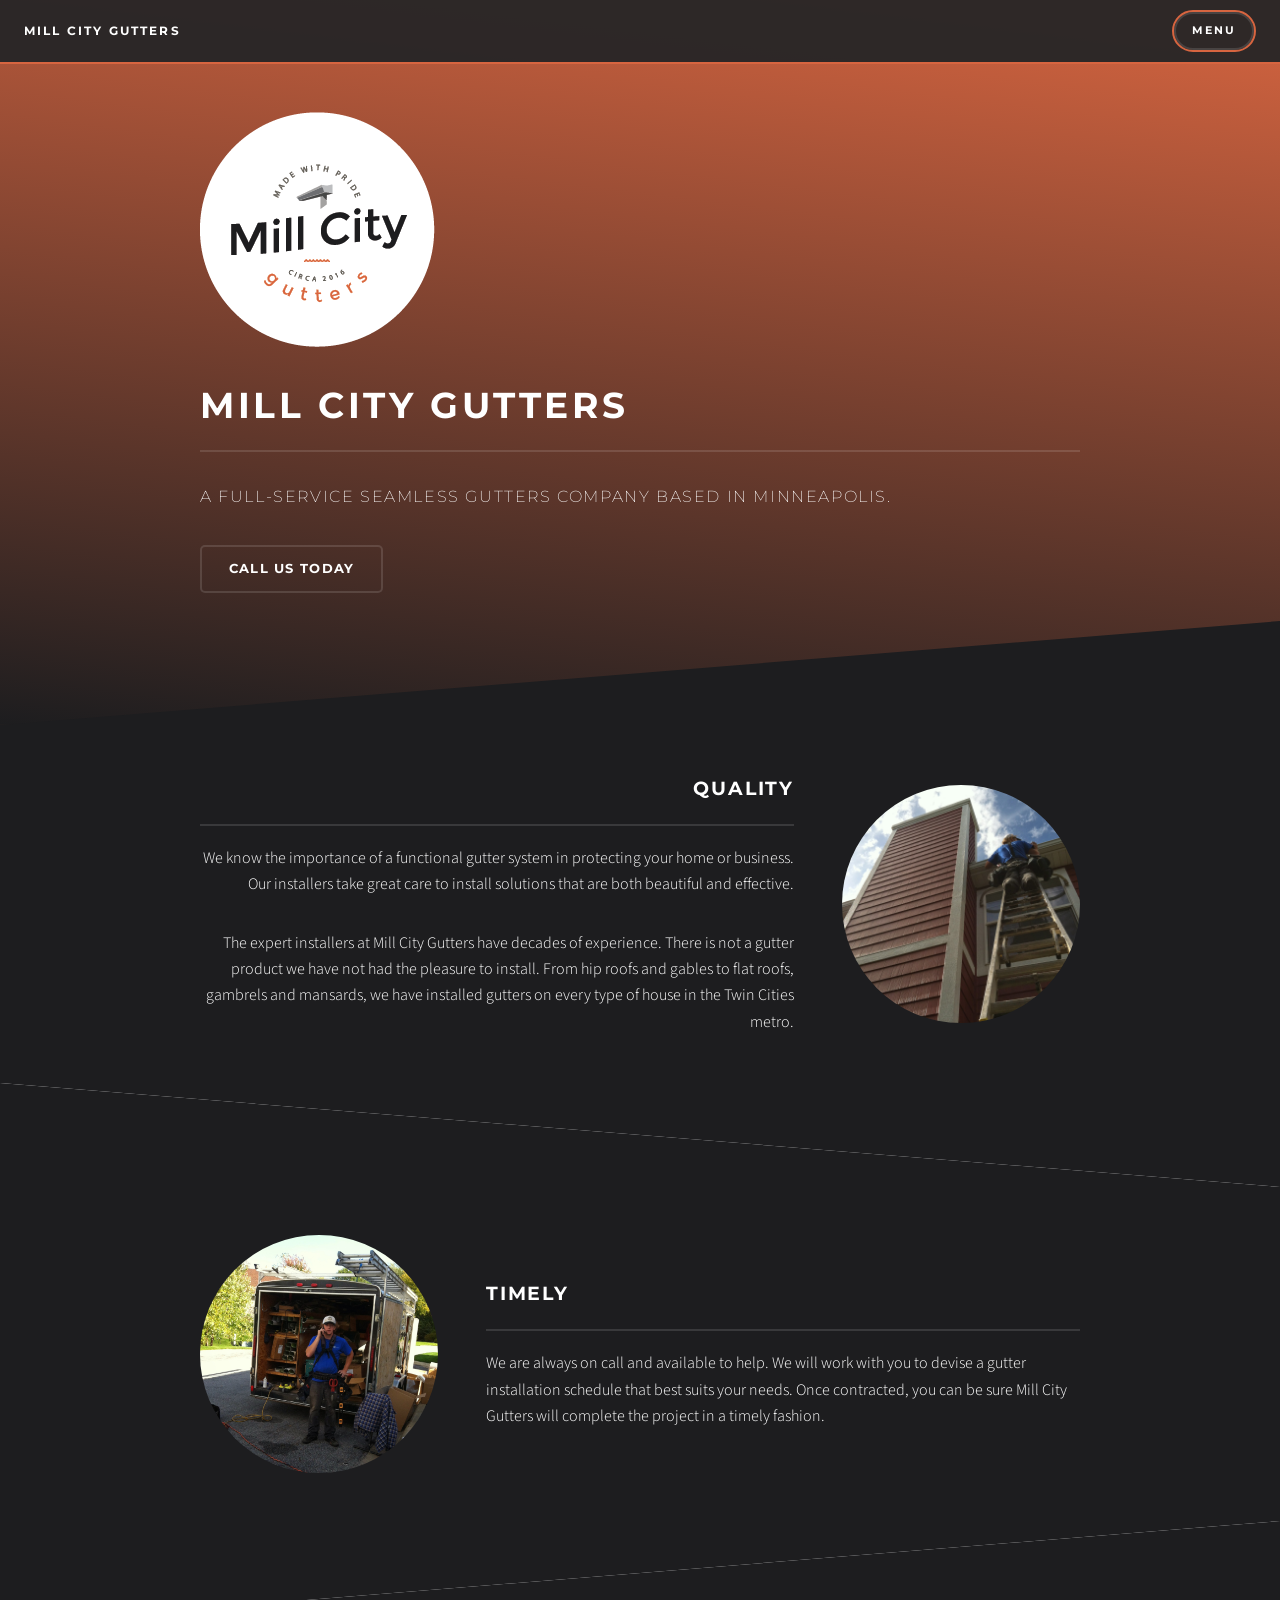
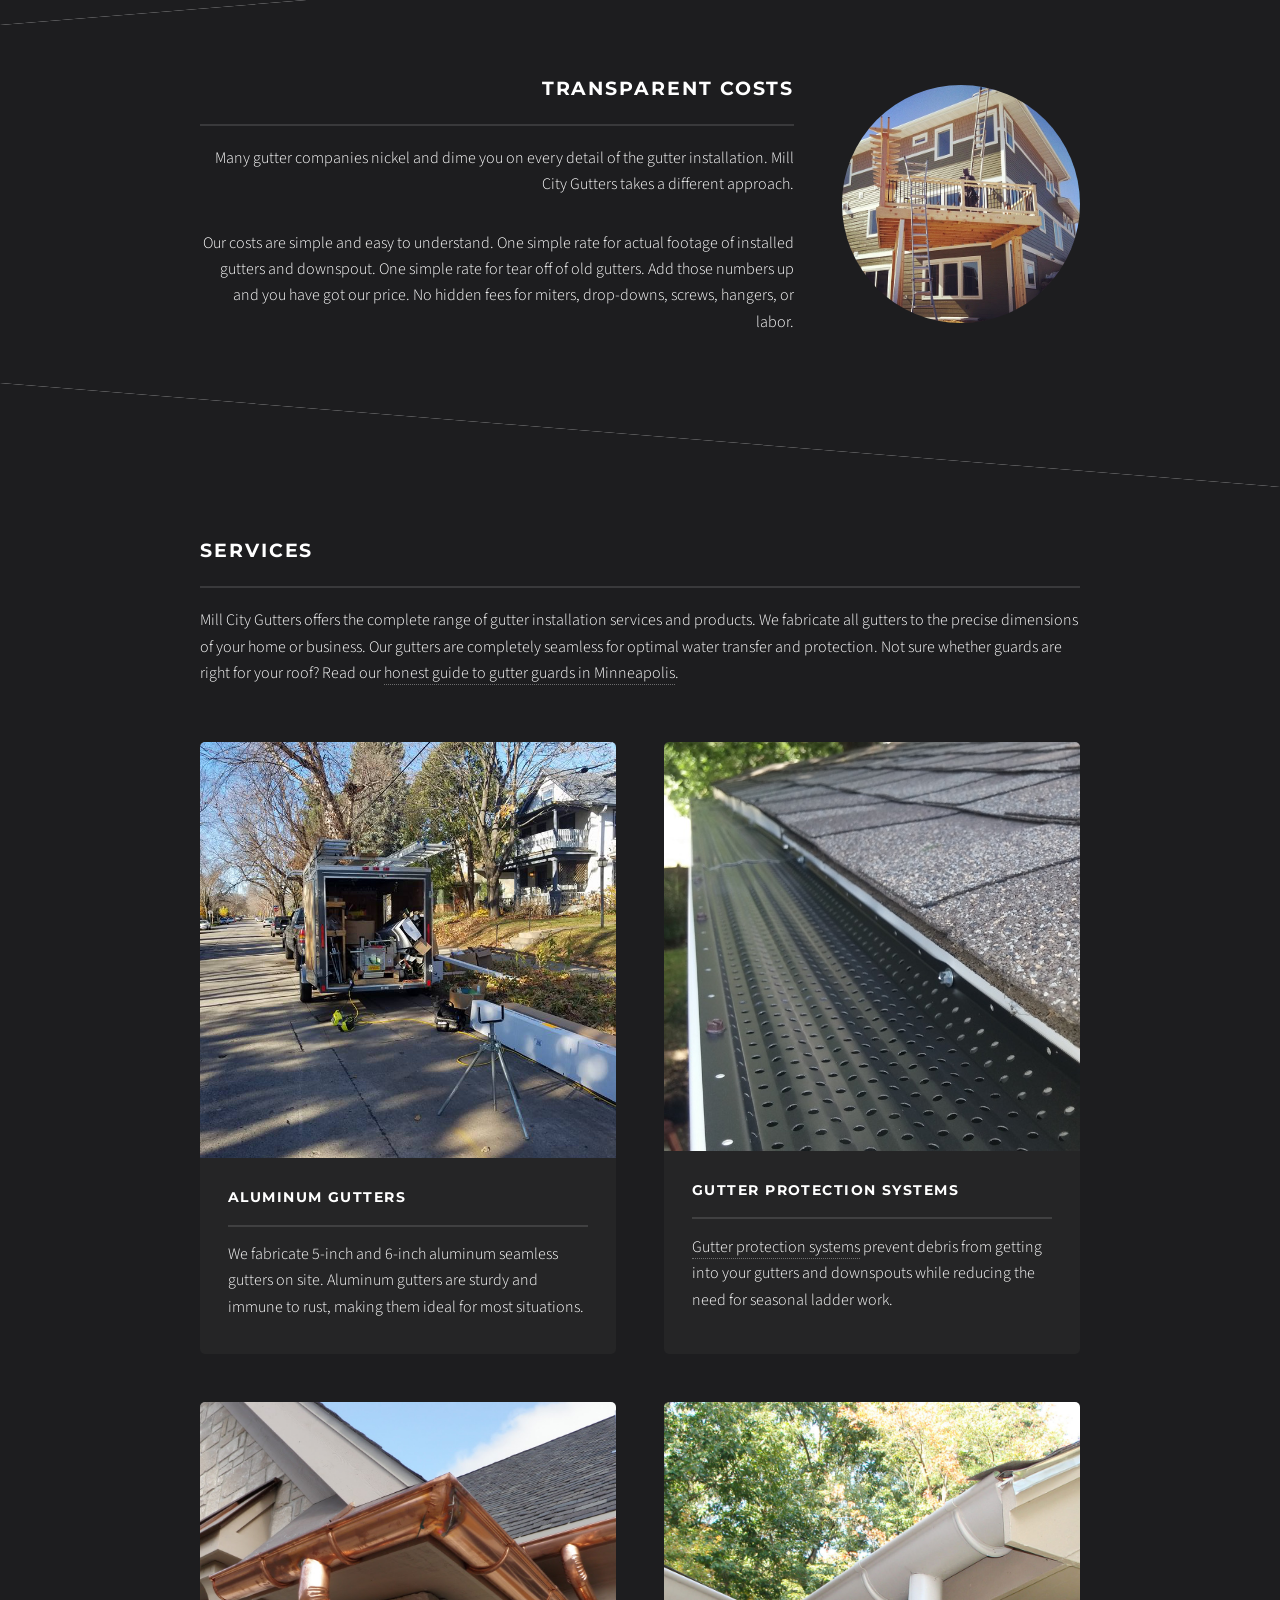
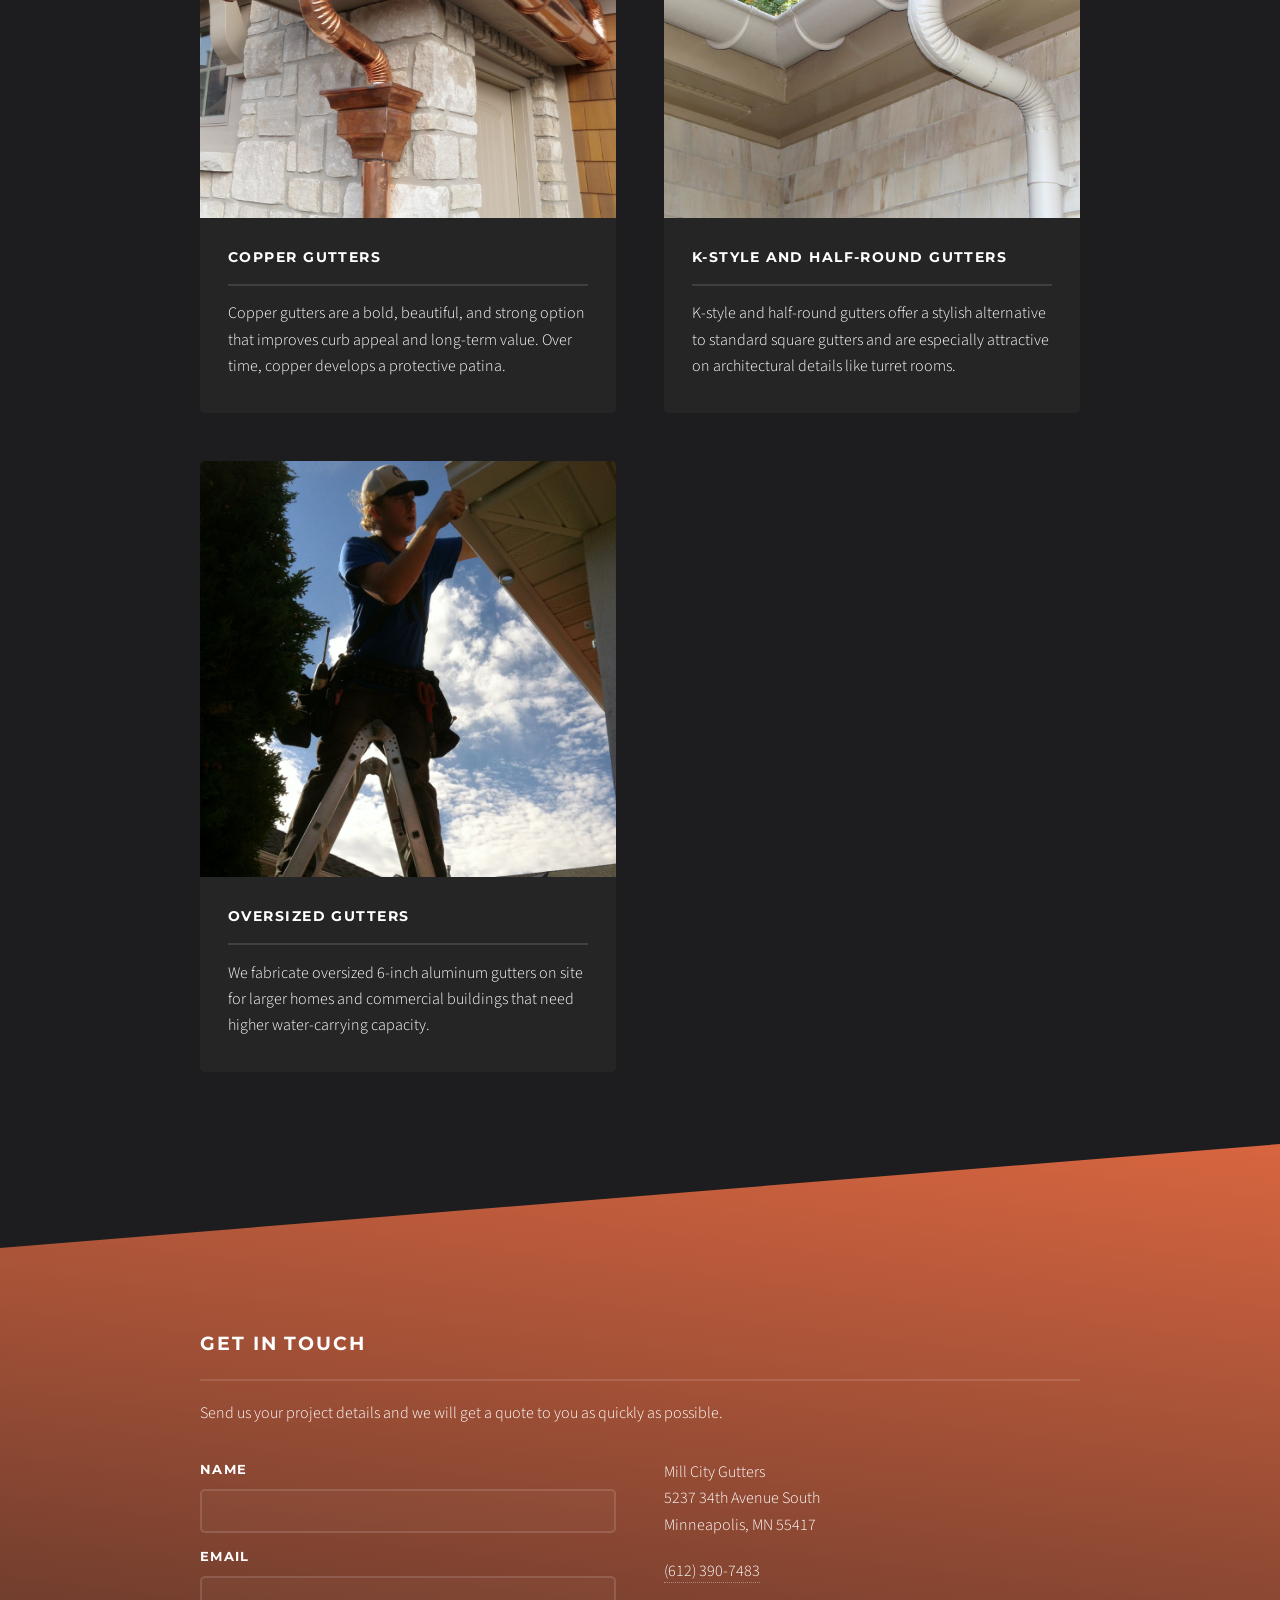
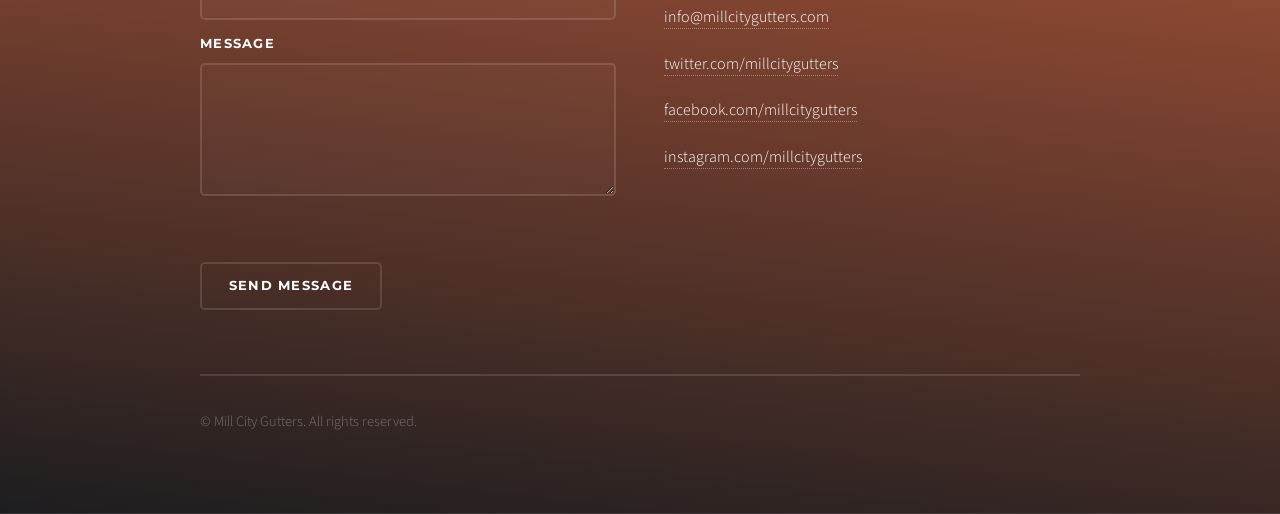
==== commit 98e6ddb1: "seo: add gutter guards decision guide, site foundation, and SEO skill First SEO run on the repo. Add" ====
--- a/index.html
+++ b/index.html
@@ -4,13 +4,65 @@
     <title>Mill City Gutters | Seamless Gutters in Minneapolis</title>
     <meta charset="utf-8" />
     <meta name="viewport" content="width=device-width, initial-scale=1" />
+    <meta name="robots" content="index,follow,max-image-preview:large" />
+    <meta name="theme-color" content="#1d1d1f" />
     <meta name="google-site-verification" content="fxA0K9OPWytKDBMOpqpa9y5puFP5q3r0c87Qnss6yac" />
     <meta
       name="description"
       content="Mill City Gutters provides seamless gutter installation, gutter protection, and custom gutter solutions in Minneapolis and the Twin Cities."
     />
+    <link rel="canonical" href="https://millcitygutters.com/" />
+
+    <meta property="og:locale" content="en_US" />
+    <meta property="og:type" content="website" />
+    <meta property="og:site_name" content="Mill City Gutters" />
+    <meta property="og:title" content="Mill City Gutters | Seamless Gutters in Minneapolis" />
+    <meta
+      property="og:description"
+      content="Seamless gutter installation, gutter guards, and custom gutter solutions in Minneapolis and the Twin Cities."
+    />
+    <meta property="og:url" content="https://millcitygutters.com/" />
+    <meta property="og:image" content="https://millcitygutters.com/img/logo@2x.png" />
+
+    <meta name="twitter:card" content="summary_large_image" />
+    <meta name="twitter:title" content="Mill City Gutters | Seamless Gutters in Minneapolis" />
+    <meta
+      name="twitter:description"
+      content="Seamless gutter installation, gutter guards, and custom gutter solutions in Minneapolis and the Twin Cities."
+    />
+    <meta name="twitter:image" content="https://millcitygutters.com/img/logo@2x.png" />
+
     <link rel="stylesheet" href="/css/main.css" />
     <link rel="stylesheet" href="/css/overrides.css" />
+    <script type="application/ld+json">
+      {
+        "@context": "https://schema.org",
+        "@type": "RoofingContractor",
+        "name": "Mill City Gutters",
+        "url": "https://millcitygutters.com/",
+        "image": "https://millcitygutters.com/img/logo@2x.png",
+        "telephone": "+1-612-390-7483",
+        "email": "info@millcitygutters.com",
+        "address": {
+          "@type": "PostalAddress",
+          "streetAddress": "5237 34th Avenue South",
+          "addressLocality": "Minneapolis",
+          "addressRegion": "MN",
+          "postalCode": "55417",
+          "addressCountry": "US"
+        },
+        "areaServed": [
+          "Minneapolis",
+          "Saint Paul",
+          "Twin Cities"
+        ],
+        "sameAs": [
+          "https://www.facebook.com/millcitygutters",
+          "https://www.instagram.com/millcitygutters",
+          "https://www.twitter.com/millcitygutters"
+        ]
+      }
+    </script>
   </head>
   <body>
     <div id="page-wrapper">
@@ -97,7 +149,8 @@
             <p>
               Mill City Gutters offers the complete range of gutter installation services and products. We fabricate all
               gutters to the precise dimensions of your home or business. Our gutters are completely seamless for optimal
-              water transfer and protection.
+              water transfer and protection. Not sure whether guards are right for your roof? Read our
+              <a href="/gutter-guards">honest guide to gutter guards in Minneapolis</a>.
             </p>
             <section class="features">
               <article>
@@ -112,8 +165,8 @@
                 <img class="image" src="/img/leafprotection.jpg" alt="Gutter Protection" />
                 <h3 class="major">Gutter Protection Systems</h3>
                 <p>
-                  Gutter protection systems prevent debris from getting into your gutters and downspouts while reducing the
-                  need for seasonal ladder work.
+                  <a href="/gutter-guards">Gutter protection systems</a> prevent debris from getting into your gutters and
+                  downspouts while reducing the need for seasonal ladder work.
                 </p>
               </article>
               <article>
--- a/css/overrides.css
+++ b/css/overrides.css
@@ -1,30 +1,51 @@
 :root {
   --menu-bg: rgba(15, 15, 18, 0.97);
-  --status-error: #ff9d9d;
+  --status-error: #ffffff;
 }
 
 #header {
   display: flex;
   align-items: center;
   justify-content: space-between;
+  border-bottom: 2px solid #d76540;
+  height: 4em;
+  line-height: 4em;
+  padding: 0 1.5em;
 }
 
-#menu-toggle,
-#menu-close {
-  border: 0;
-  border-radius: 5px;
+#header h1 {
+  font-size: 0.75em;
+  letter-spacing: 0.18em;
+}
+
+#menu-toggle {
+  border: 2px solid #d76540;
+  border-radius: 2em;
   background: transparent;
-  box-shadow: inset 0 0 0 2px rgba(255, 255, 255, 0.22);
   color: #fff;
   cursor: pointer;
   font-family: Montserrat, Helvetica, sans-serif;
-  font-size: 0.72em;
+  font-size: 0.7em;
   font-weight: 700;
-  letter-spacing: 0.12em;
+  letter-spacing: 0.18em;
   line-height: 1;
-  min-height: 3em;
-  padding: 0.9em 1.15em;
+  padding: 0.75em 1.6em;
   text-transform: uppercase;
+  transition: background-color 0.2s ease, color 0.2s ease;
+}
+
+#menu-toggle:hover,
+#menu-toggle:active {
+  background-color: #d76540;
+  color: #fff;
+}
+
+#menu-close {
+  border: 0;
+  box-shadow: none;
+  background: transparent;
+  color: #fff;
+  cursor: pointer;
 }
 
 #menu {
@@ -32,11 +53,18 @@
   opacity: 0;
   pointer-events: none;
   transition: opacity 0.2s ease;
+  z-index: 9999;
 }
 
 #menu.is-open {
   opacity: 1;
   pointer-events: auto;
+  visibility: visible;
+}
+
+#menu.is-open .inner {
+  transform: translateY(0);
+  opacity: 1;
 }
 
 #menu .inner {
@@ -54,9 +82,29 @@
 
 .form-status.error {
   color: var(--status-error);
+  font-weight: 600;
 }
 
 .formButton:disabled {
   opacity: 0.6;
   cursor: not-allowed;
 }
+
+/* Footer */
+#footer .inner ul.contact li {
+  padding-left: 0;
+  margin-top: 1.25em;
+}
+
+#footer .inner ul.contact li:first-child {
+  margin-top: 0;
+}
+
+/* main.css zeroes button padding at <=640px (assumes full-width .fit
+   buttons); restore horizontal padding so inline buttons like the banner
+   "Call Us Today" aren't cramped against their borders. */
+@media screen and (max-width: 640px) {
+  .button:not(.fit) {
+    padding: 0 1.75em;
+  }
+}
